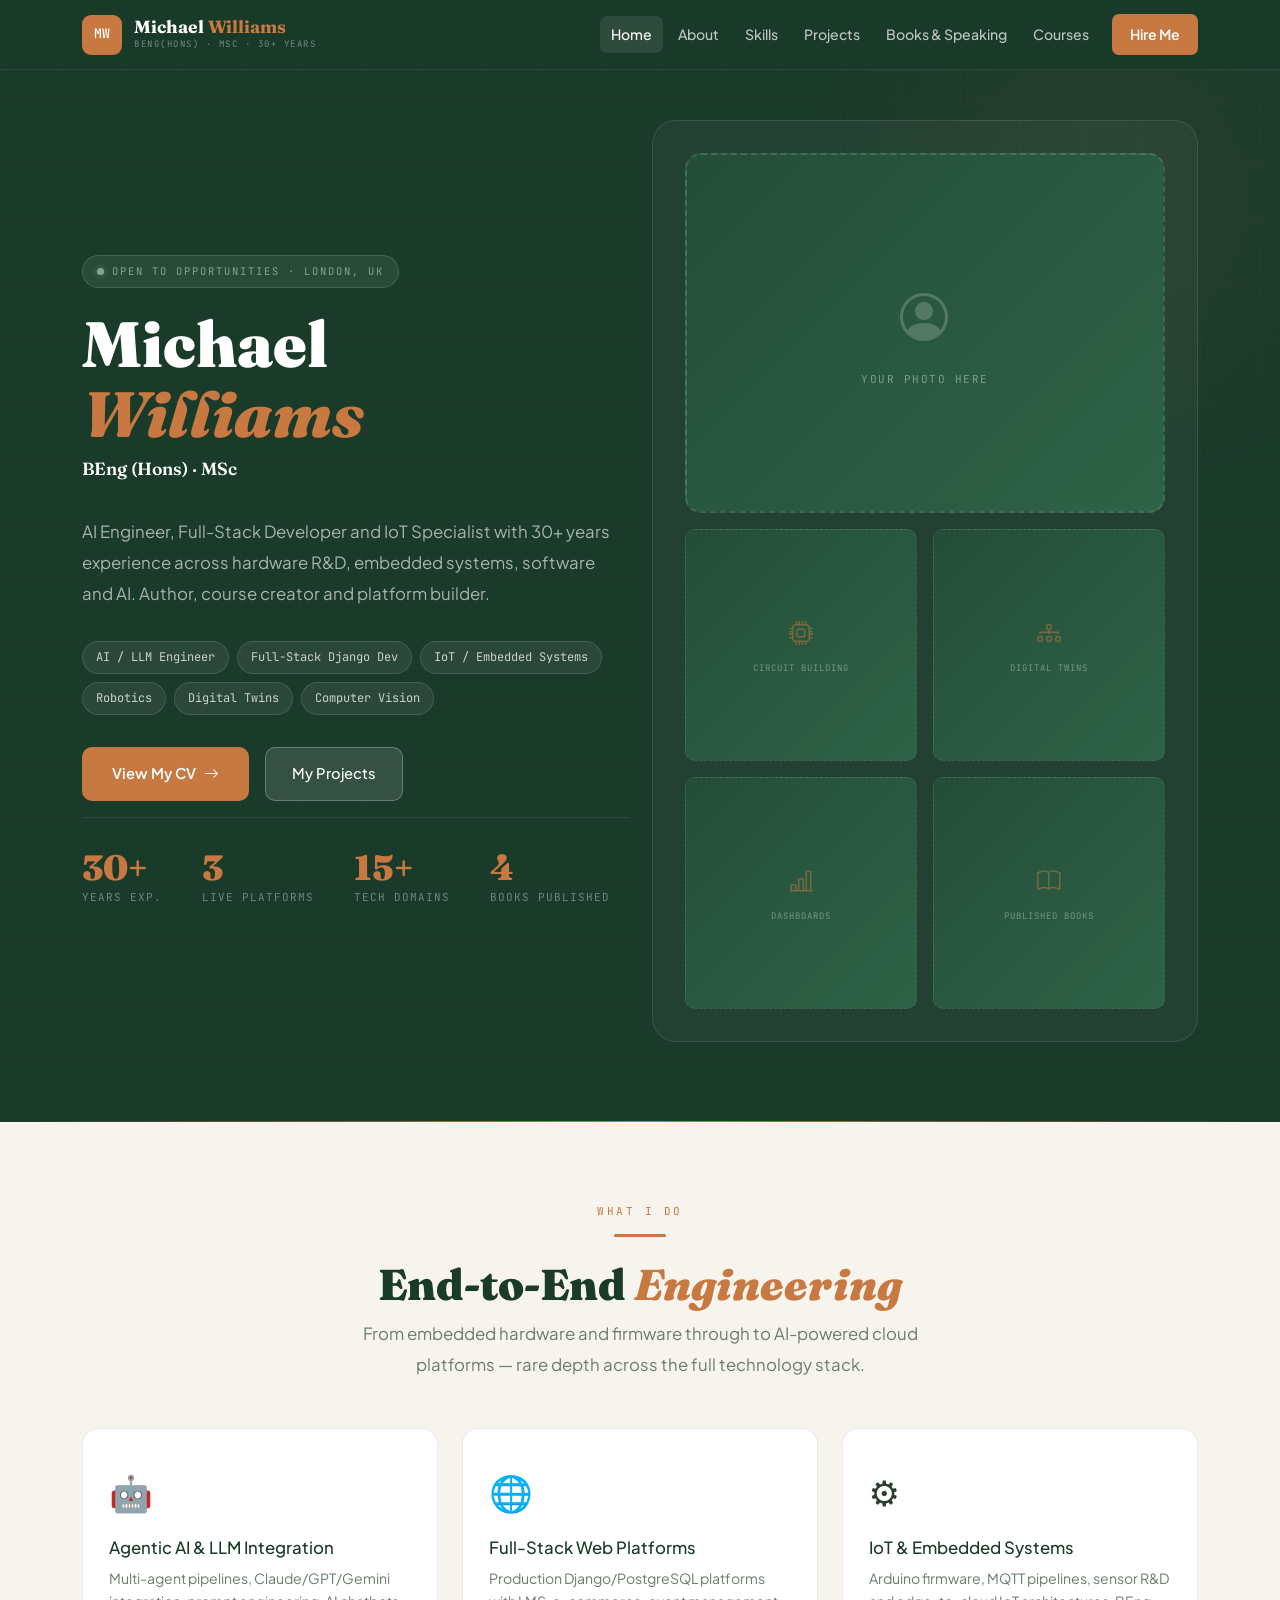
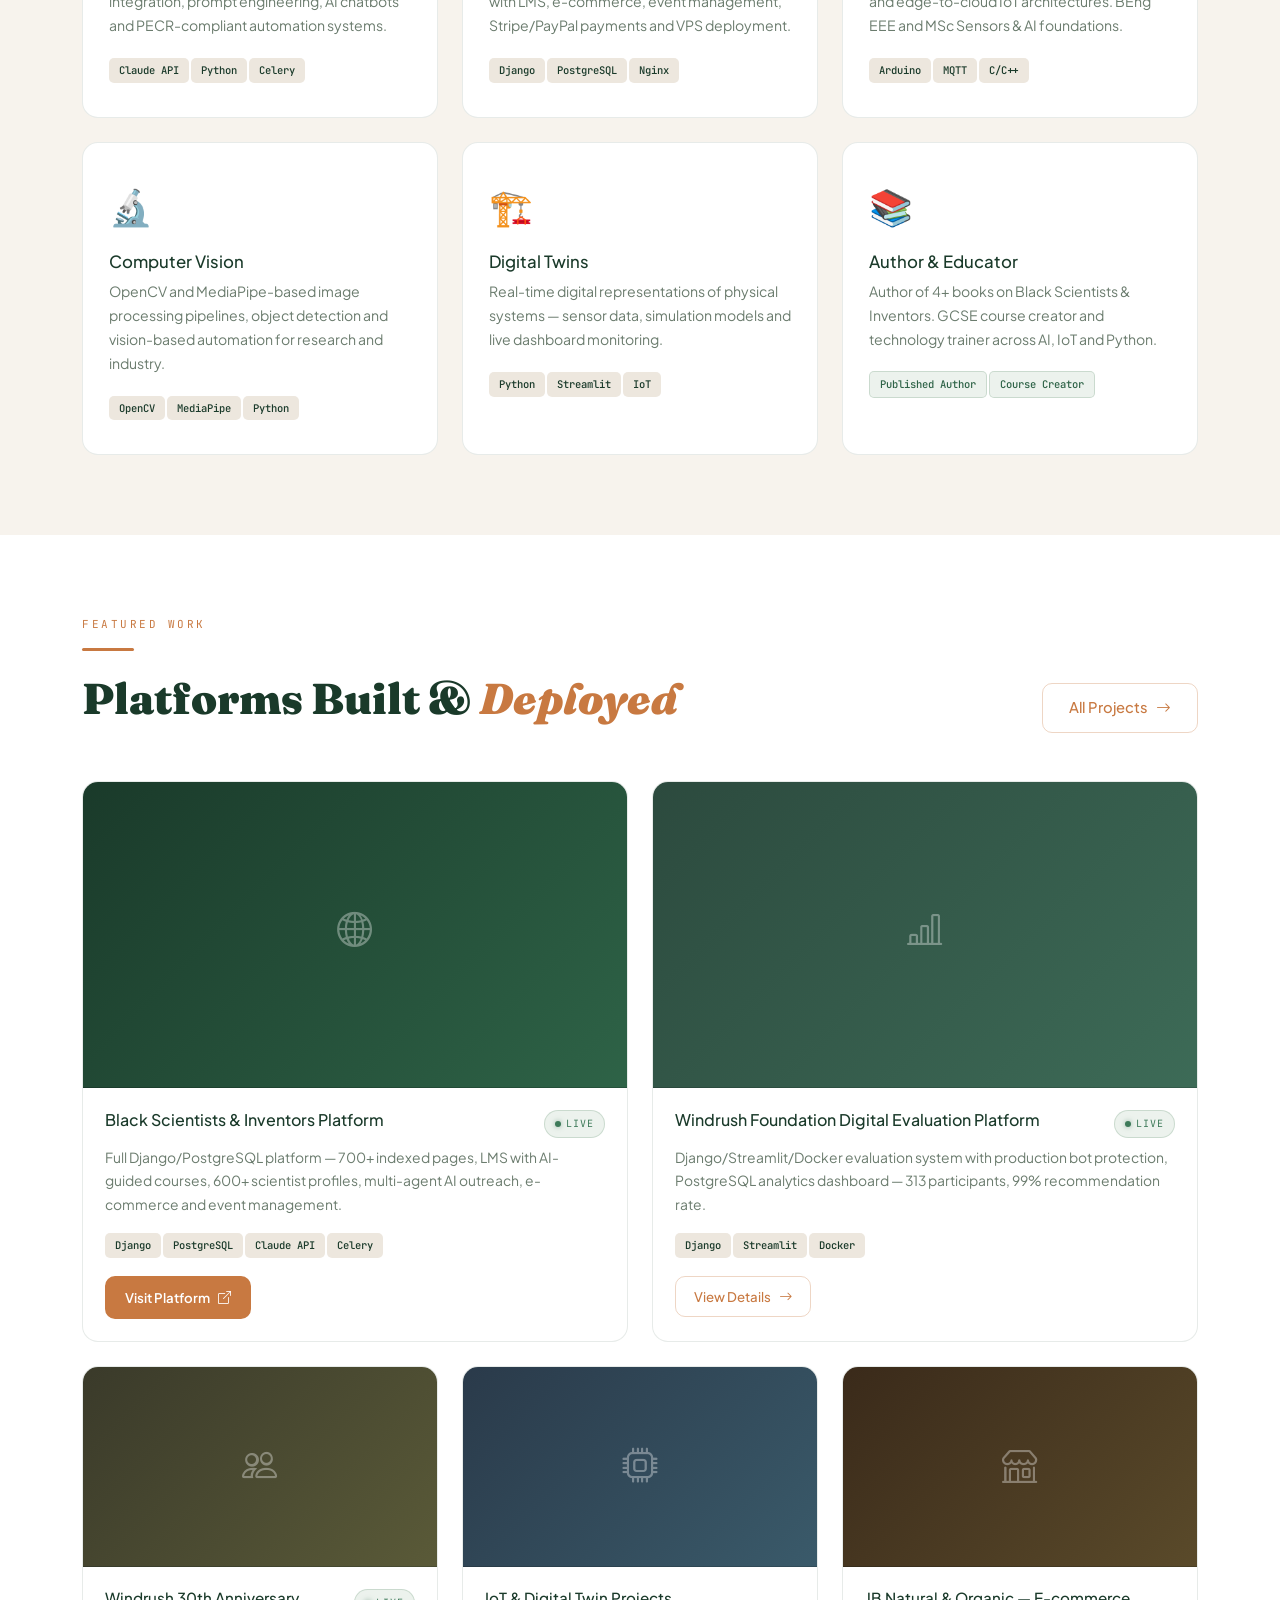
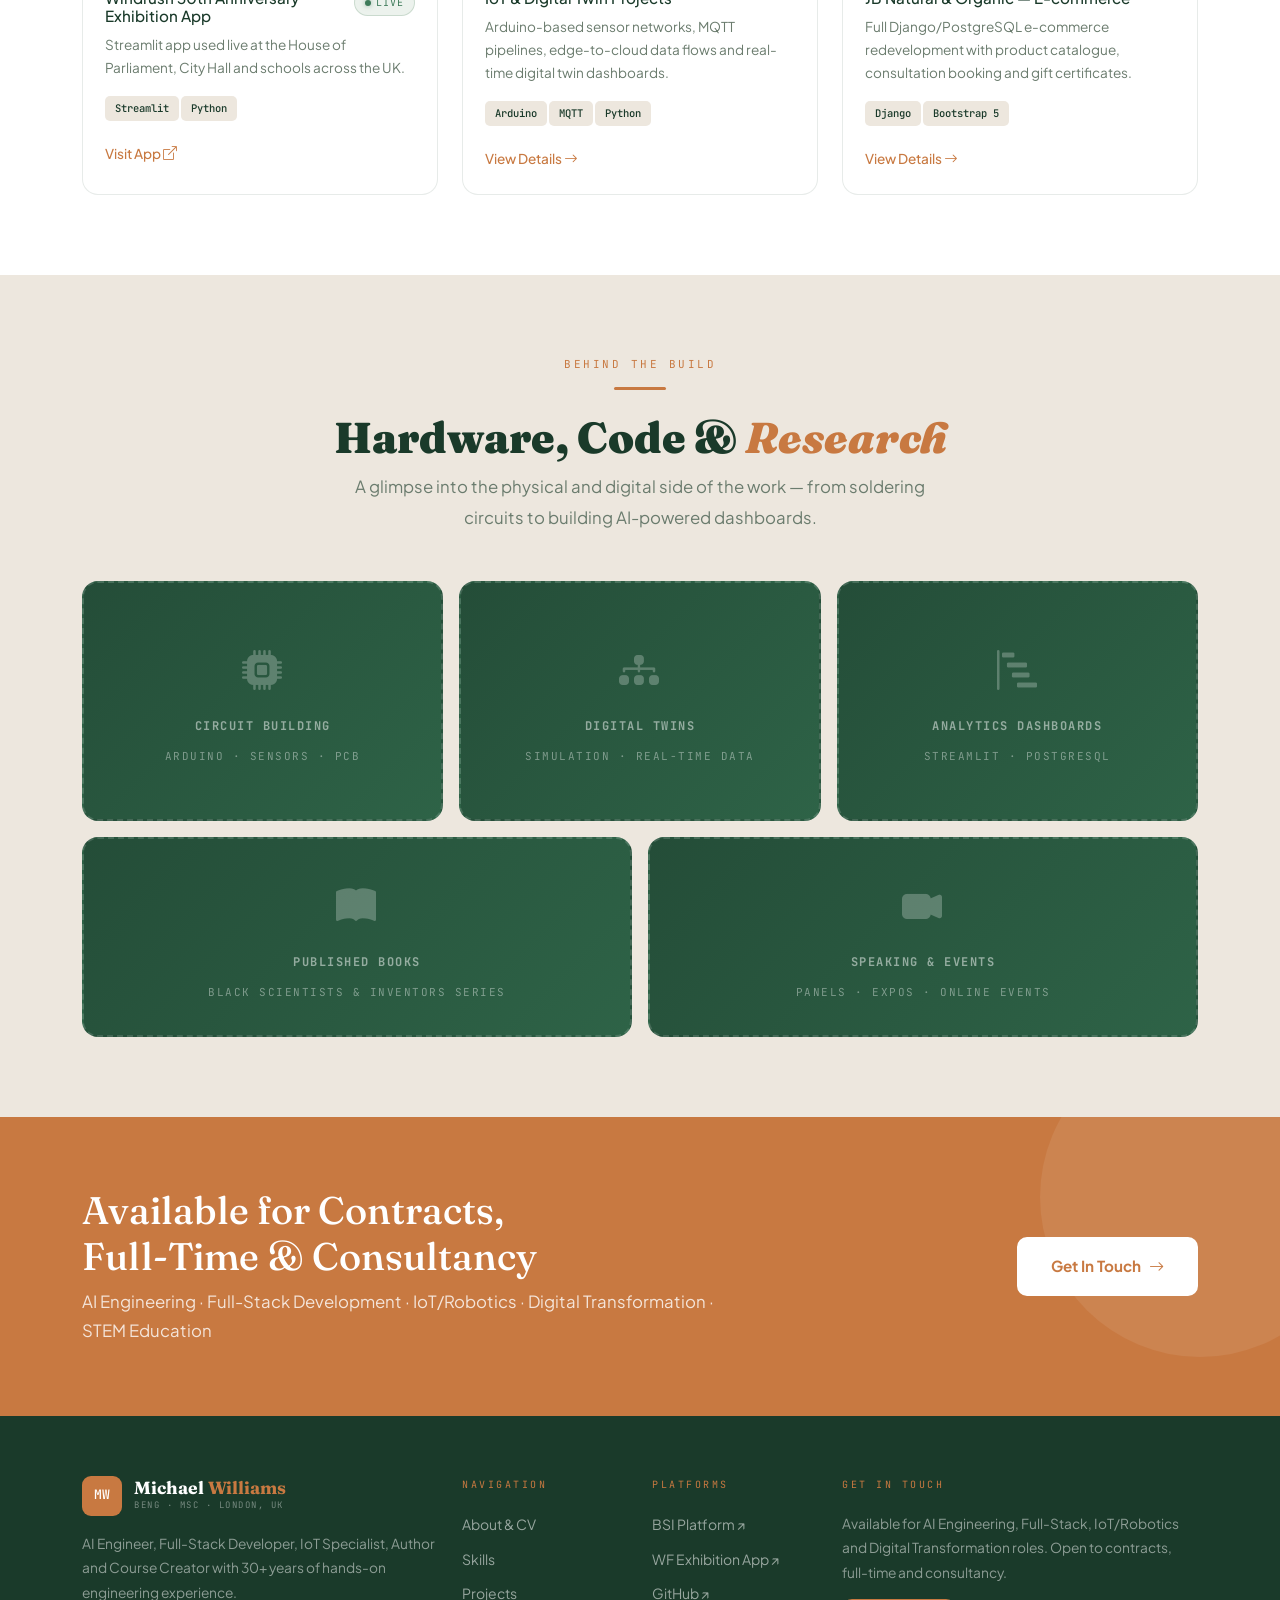
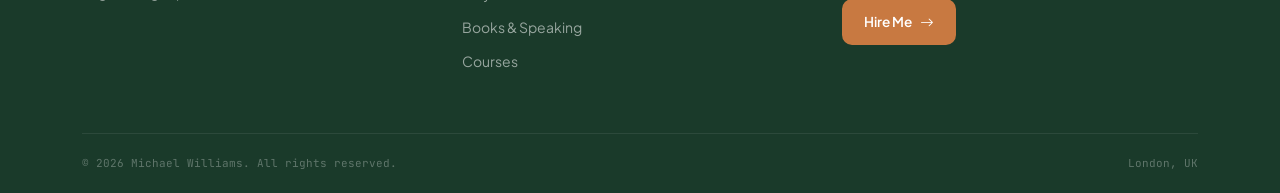
==== index.html @ fec1669c "Initial portfolio — Michael Williams" ====
<!DOCTYPE html>
<html lang="en">
<head>
  <meta charset="UTF-8">
  <meta name="viewport" content="width=device-width, initial-scale=1">
  <title>Michael Williams | AI Engineer · Full-Stack Developer · IoT Specialist</title>
  <meta name="description" content="Michael Williams BEng MSc — AI Engineer, Full-Stack Developer and IoT Specialist with 30+ years experience. Author, course creator and platform builder. London, UK.">
  <link href="https://cdn.jsdelivr.net/npm/bootstrap@5.3.2/dist/css/bootstrap.min.css" rel="stylesheet">
  <link href="https://cdn.jsdelivr.net/npm/bootstrap-icons@1.11.3/font/bootstrap-icons.css" rel="stylesheet">
  <link href="css/style.css" rel="stylesheet">
  <style>
    .hero-home {
      background: var(--green);
      min-height: 100vh;
      display: flex; align-items: center;
      position: relative; overflow: hidden;
      padding: 120px 0 80px;
    }
    .hero-home::before {
      content: '';
      position: absolute; inset: 0;
      background-image:
        repeating-linear-gradient(0deg, rgba(255,255,255,0.015) 0, rgba(255,255,255,0.015) 1px, transparent 1px, transparent 60px),
        repeating-linear-gradient(90deg, rgba(255,255,255,0.015) 0, rgba(255,255,255,0.015) 1px, transparent 1px, transparent 60px);
      pointer-events: none;
    }
    .hero-glow {
      position: absolute; top: -100px; right: -120px;
      width: 600px; height: 600px; border-radius: 50%;
      background: radial-gradient(circle, rgba(200,121,65,0.07) 0%, transparent 70%);
      pointer-events: none;
    }

    .hero-subtitle {
  color: rgba(255,255,255,255);
  font-size: 1.1rem;
  font-weight: 600;
  margin-top: -10px;
    }

    .hero-line { position: absolute; bottom: 0; left: 0; right: 0; height: 1px; background: linear-gradient(90deg, transparent, var(--copper), transparent); }
    .hero-title { font-size: clamp(2.4rem, 5.5vw, 4rem); font-weight: 900; color: #fff; line-height: 1.1; margin-bottom: 1.2rem; }
    .hero-title em { font-style: italic; color: var(--copper); }
    .hero-desc { font-size: 1.05rem; color: rgba(255,255,255,0.62); line-height: 1.85; max-width: 540px; margin-bottom: 2rem; }
    .open-badge {
      display: inline-flex; align-items: center; gap: 8px;
      background: rgba(127,166,137,0.15); border: 1px solid rgba(127,166,137,0.3);
      color: var(--sage); font-family: 'JetBrains Mono', monospace;
      font-size: 10.5px; letter-spacing: 2px; text-transform: uppercase;
      padding: 6px 14px; border-radius: 20px; margin-bottom: 1.3rem;
    }
    .open-dot { width: 7px; height: 7px; border-radius: 50%; background: var(--sage); box-shadow: 0 0 6px rgba(127,166,137,0.6); animation: pulse 2s infinite; }
    @keyframes pulse { 0%,100% { opacity:1; } 50% { opacity:0.4; } }
    .role-pills { display: flex; flex-wrap: wrap; gap: 8px; margin-bottom: 2rem; }
    .role-pill {
      background: rgba(255,255,255,0.07); border: 1px solid rgba(255,255,255,0.12);
      color: rgba(255,255,255,0.75); font-size: 12px;
      font-family: 'JetBrains Mono', monospace;
      padding: 5px 13px; border-radius: 20px;
    }
    .hero-stats-row {
      display: flex; flex-wrap: wrap; gap: 2.5rem;
      padding-top: 2rem; margin-top: 1rem;
      border-top: 1px solid rgba(255,255,255,0.08);
    }
    .h-stat-num { font-family: 'Fraunces', serif; font-size: 2.2rem; font-weight: 900; color: var(--copper); line-height: 1; }
    .h-stat-lbl { font-size: 11px; color: rgba(255,255,255,0.38); font-family: 'JetBrains Mono', monospace; margin-top: 3px; text-transform: uppercase; letter-spacing: 1px; }

    /* Hero image area */
    .hero-photo-wrap {
      background: rgba(255,255,255,0.04);
      border: 1px solid rgba(255,255,255,0.1);
      border-radius: var(--r-xl);
      padding: 2rem;
      display: flex; flex-direction: column; gap: 1rem;
    }
    .hero-photo-main {
      background: linear-gradient(135deg, var(--green-mid) 0%, var(--green-light) 100%);
      border-radius: var(--r-lg);
      aspect-ratio: 4/3;
      display: flex; align-items: center; justify-content: center;
      flex-direction: column; gap: 10px;
      color: rgba(255,255,255,0.4); font-family: 'JetBrains Mono', monospace;
      font-size: 11px; letter-spacing: 1.5px; text-transform: uppercase;
      border: 2px dashed rgba(255,255,255,0.12); overflow: hidden;
    }
    .hero-photo-main i { font-size: 3rem; color: rgba(255,255,255,0.2); }
    .hero-mini-grid { display: grid; grid-template-columns: 1fr 1fr; gap: 1rem; }
    .hero-mini {
      background: linear-gradient(135deg, var(--green-mid), var(--green-light));
      border-radius: var(--r);
      aspect-ratio: 1;
      display: flex; align-items: center; justify-content: center;
      flex-direction: column; gap: 6px;
      color: rgba(255,255,255,0.35); font-family: 'JetBrains Mono', monospace;
      font-size: 9px; letter-spacing: 1px; text-transform: uppercase;
      border: 1.5px dashed rgba(255,255,255,0.1); text-align: center; padding: 0.5rem;
    }
    .hero-mini i { font-size: 1.5rem; color: var(--copper); opacity: 0.5; }

    /* What I do section */
    .domain-card {
      background: var(--white);
      border: 1px solid var(--light-border);
      border-radius: var(--r-lg);
      padding: 2rem 1.6rem;
      transition: all var(--t) var(--ease);
      height: 100%;
    }
    .domain-card:hover { border-color: var(--copper-border); box-shadow: var(--shadow-md); transform: translateY(-4px); }
    .domain-icon { font-size: 2.2rem; margin-bottom: 1rem; display: block; }

    /* Project cards */
    .proj-card {
      background: var(--white);
      border: 1px solid var(--light-border);
      border-radius: var(--r-lg);
      overflow: hidden;
      transition: all var(--t) var(--ease);
      height: 100%;
    }
    .proj-card:hover { transform: translateY(-4px); box-shadow: var(--shadow-lg); border-color: var(--copper-border); }
    .proj-thumb {
      aspect-ratio: 16/9;
      display: flex; align-items: center; justify-content: center;
      flex-direction: column; gap: 8px;
      font-family: 'JetBrains Mono', monospace; font-size: 11px;
      text-transform: uppercase; letter-spacing: 1.5px; color: rgba(255,255,255,0.45);
      border-bottom: 1px solid var(--light-border);
    }
    .proj-thumb i { font-size: 2.2rem; opacity: 0.35; color: #fff; }
    .proj-body { padding: 1.4rem; }

    /* CTA band */
    .cta-band {
      background: var(--copper);
      padding: 70px 0; position: relative; overflow: hidden;
    }
    .cta-band::before {
      content: ''; position: absolute; top: -80px; right: -80px;
      width: 320px; height: 320px; border-radius: 50%;
      background: rgba(255,255,255,0.08);
    }
    .cta-band h2 { color: #fff; font-size: clamp(1.8rem, 3vw, 2.5rem); }
    .cta-band p { color: rgba(255,255,255,0.8); }
    .btn-cta-white {
      display: inline-flex; align-items: center; gap: 8px;
      background: #fff; color: var(--copper);
      font-weight: 700; font-size: 0.95rem;
      padding: 14px 32px; border-radius: var(--r);
      border: 2px solid #fff;
      transition: all var(--t) var(--ease);
      font-family: 'Plus Jakarta Sans', sans-serif;
    }
    .btn-cta-white:hover { background: transparent; color: #fff; transform: translateY(-2px); }
  </style>
</head>
<body>

<!-- ═══ NAVBAR ═══════════════════════════════════════════════ -->
<nav class="navbar navbar-expand-lg fixed-top" id="siteNav">
  <div class="container">
    <a class="navbar-brand" href="index.html">
      <div class="brand-mark">MW</div>
      <div>
        <span class="brand-name">Michael <span>Williams</span></span>
        <span class="brand-sub">BEng(Hons) · MSc · 30+ Years</span>
      </div>
    </a>
    <button class="navbar-toggler" type="button" data-bs-toggle="collapse" data-bs-target="#navMenu" aria-label="Toggle navigation"><span class="navbar-toggler-icon"></span></button>
    <div class="collapse navbar-collapse" id="navMenu">
      <ul class="navbar-nav ms-auto align-items-lg-center gap-lg-1 py-3 py-lg-0">
        <li class="nav-item"><a class="nav-link active" href="index.html">Home</a></li>
        <li class="nav-item"><a class="nav-link" href="about.html">About</a></li>
        <li class="nav-item"><a class="nav-link" href="skills.html">Skills</a></li>
        <li class="nav-item"><a class="nav-link" href="projects.html">Projects</a></li>
        <li class="nav-item"><a class="nav-link" href="speaking.html">Books & Speaking</a></li>
        <li class="nav-item"><a class="nav-link" href="courses.html">Courses</a></li>
        <li class="nav-item ms-lg-2"><a class="nav-link nav-cta" href="contact.html">Hire Me</a></li>
      </ul>
    </div>
  </div>
</nav>

<!-- ═══ HERO ══════════════════════════════════════════════════ -->
<section class="hero-home">
  <div class="hero-glow"></div>
  <div class="hero-line"></div>
  <div class="container position-relative">
    <div class="row align-items-center gy-5">
      <div class="col-lg-6 fade-up">
        <div class="open-badge"><span class="open-dot"></span>Open to Opportunities · London, UK</div>
        <h1 class="hero-title">Michael<br><em>Williams</em></h1>
        <h1 class="hero-subtitle">BEng (Hons) · MSc</h1>
<br>
        <p class="hero-desc">AI Engineer, Full-Stack Developer and IoT Specialist with 30+ years experience across hardware R&D, embedded systems, software and AI. Author, course creator and platform builder.</p>
        <div class="role-pills">
          <span class="role-pill">AI / LLM Engineer</span>
          <span class="role-pill">Full-Stack Django Dev</span>
          <span class="role-pill">IoT / Embedded Systems</span>
          <span class="role-pill">Robotics</span>
          <span class="role-pill">Digital Twins</span>
          <span class="role-pill">Computer Vision</span>
        </div>
        <div class="d-flex flex-wrap gap-3">
          <a href="about.html" class="btn-copper">View My CV <i class="bi bi-arrow-right"></i></a>
          <a href="projects.html" class="btn-white">My Projects</a>
        </div>
        <div class="hero-stats-row">
          <div><div class="h-stat-num" data-count="30" data-suffix="+">0+</div><div class="h-stat-lbl">Years Exp.</div></div>
          <div><div class="h-stat-num" data-count="3">0</div><div class="h-stat-lbl">Live Platforms</div></div>
          <div><div class="h-stat-num" data-count="15" data-suffix="+">0+</div><div class="h-stat-lbl">Tech Domains</div></div>
          <div><div class="h-stat-num" data-count="4">0</div><div class="h-stat-lbl">Books Published</div></div>
        </div>
      </div>
      <div class="col-lg-6 fade-up delay-2">
        <div class="hero-photo-wrap">
          <div class="hero-photo-main">
            <i class="bi bi-person-circle"></i>
            <span>Your photo here</span>
          </div>
          <div class="hero-mini-grid">
            <div class="hero-mini"><i class="bi bi-cpu"></i><span>Circuit Building</span></div>
            <div class="hero-mini"><i class="bi bi-diagram-3"></i><span>Digital Twins</span></div>
            <div class="hero-mini"><i class="bi bi-bar-chart-line"></i><span>Dashboards</span></div>
            <div class="hero-mini"><i class="bi bi-book"></i><span>Published Books</span></div>
          </div>
        </div>
      </div>
    </div>
  </div>
</section>

<!-- ═══ WHAT I DO ═══════════════════════════════════════════════ -->
<section class="sec-cream">
  <div class="container">
    <div class="text-center mb-5 fade-up">
      <div class="label-tag">What I Do</div>
      <div class="copper-rule mx-auto"></div>
      <h2 class="section-heading">End-to-End <em>Engineering</em></h2>
      <p class="lead-text mx-auto mt-2">From embedded hardware and firmware through to AI-powered cloud platforms — rare depth across the full technology stack.</p>
    </div>
    <div class="row g-4">
      <div class="col-md-6 col-lg-4 fade-up">
        <div class="domain-card">
          <span class="domain-icon">🤖</span>
          <h5 style="color:var(--green);font-size:1.05rem;margin-bottom:0.5rem;">Agentic AI & LLM Integration</h5>
          <p style="font-size:0.88rem;color:var(--muted);line-height:1.7;margin-bottom:1rem;">Multi-agent pipelines, Claude/GPT/Gemini integration, prompt engineering, AI chatbots and PECR-compliant automation systems.</p>
          <div><span class="tech-tag">Claude API</span><span class="tech-tag">Python</span><span class="tech-tag">Celery</span></div>
        </div>
      </div>
      <div class="col-md-6 col-lg-4 fade-up delay-1">
        <div class="domain-card">
          <span class="domain-icon">🌐</span>
          <h5 style="color:var(--green);font-size:1.05rem;margin-bottom:0.5rem;">Full-Stack Web Platforms</h5>
          <p style="font-size:0.88rem;color:var(--muted);line-height:1.7;margin-bottom:1rem;">Production Django/PostgreSQL platforms with LMS, e-commerce, event management, Stripe/PayPal payments and VPS deployment.</p>
          <div><span class="tech-tag">Django</span><span class="tech-tag">PostgreSQL</span><span class="tech-tag">Nginx</span></div>
        </div>
      </div>
      <div class="col-md-6 col-lg-4 fade-up delay-2">
        <div class="domain-card">
          <span class="domain-icon">⚙️</span>
          <h5 style="color:var(--green);font-size:1.05rem;margin-bottom:0.5rem;">IoT & Embedded Systems</h5>
          <p style="font-size:0.88rem;color:var(--muted);line-height:1.7;margin-bottom:1rem;">Arduino firmware, MQTT pipelines, sensor R&D and edge-to-cloud IoT architectures. BEng EEE and MSc Sensors & AI foundations.</p>
          <div><span class="tech-tag">Arduino</span><span class="tech-tag">MQTT</span><span class="tech-tag">C/C++</span></div>
        </div>
      </div>
      <div class="col-md-6 col-lg-4 fade-up delay-1">
        <div class="domain-card">
          <span class="domain-icon">🔬</span>
          <h5 style="color:var(--green);font-size:1.05rem;margin-bottom:0.5rem;">Computer Vision</h5>
          <p style="font-size:0.88rem;color:var(--muted);line-height:1.7;margin-bottom:1rem;">OpenCV and MediaPipe-based image processing pipelines, object detection and vision-based automation for research and industry.</p>
          <div><span class="tech-tag">OpenCV</span><span class="tech-tag">MediaPipe</span><span class="tech-tag">Python</span></div>
        </div>
      </div>
      <div class="col-md-6 col-lg-4 fade-up delay-2">
        <div class="domain-card">
          <span class="domain-icon">🏗️</span>
          <h5 style="color:var(--green);font-size:1.05rem;margin-bottom:0.5rem;">Digital Twins</h5>
          <p style="font-size:0.88rem;color:var(--muted);line-height:1.7;margin-bottom:1rem;">Real-time digital representations of physical systems — sensor data, simulation models and live dashboard monitoring.</p>
          <div><span class="tech-tag">Python</span><span class="tech-tag">Streamlit</span><span class="tech-tag">IoT</span></div>
        </div>
      </div>
      <div class="col-md-6 col-lg-4 fade-up delay-3">
        <div class="domain-card">
          <span class="domain-icon">📚</span>
          <h5 style="color:var(--green);font-size:1.05rem;margin-bottom:0.5rem;">Author & Educator</h5>
          <p style="font-size:0.88rem;color:var(--muted);line-height:1.7;margin-bottom:1rem;">Author of 4+ books on Black Scientists & Inventors. GCSE course creator and technology trainer across AI, IoT and Python.</p>
          <div><span class="tag-sage">Published Author</span><span class="tag-sage">Course Creator</span></div>
        </div>
      </div>
    </div>
  </div>
</section>

<!-- ═══ FEATURED PROJECTS ═════════════════════════════════════ -->
<section class="sec-white">
  <div class="container">
    <div class="d-flex align-items-end justify-content-between flex-wrap gap-3 mb-5 fade-up">
      <div>
        <div class="label-tag">Featured Work</div>
        <div class="copper-rule"></div>
        <h2 class="section-heading">Platforms Built &amp; <em>Deployed</em></h2>
      </div>
      <a href="projects.html" class="btn-ghost">All Projects <i class="bi bi-arrow-right"></i></a>
    </div>
    <div class="row g-4">
      <!-- BSI Platform -->
      <div class="col-lg-6 fade-up">
        <div class="proj-card">
          <div class="proj-thumb" style="background:linear-gradient(135deg,var(--green) 0%,var(--green-light) 100%);">
            <i class="bi bi-globe2"></i>
            <span><!-- Replace with screenshot --></span>
          </div>
          <div class="proj-body">
            <div class="d-flex justify-content-between align-items-start gap-2 mb-2">
              <h5 style="color:var(--green);font-size:1rem;margin:0;">Black Scientists &amp; Inventors Platform</h5>
              <span class="badge-live">Live</span>
            </div>
            <p style="font-size:0.87rem;color:var(--muted);line-height:1.7;margin-bottom:0.8rem;">Full Django/PostgreSQL platform — 700+ indexed pages, LMS with AI-guided courses, 600+ scientist profiles, multi-agent AI outreach, e-commerce and event management.</p>
            <div class="mb-3"><span class="tech-tag">Django</span><span class="tech-tag">PostgreSQL</span><span class="tech-tag">Claude API</span><span class="tech-tag">Celery</span></div>
            <a href="https://blackscientistsandinventors.com" target="_blank" rel="noopener" class="btn-copper" style="font-size:0.83rem;padding:8px 18px;">Visit Platform <i class="bi bi-box-arrow-up-right"></i></a>
          </div>
        </div>
      </div>
      <!-- Windrush -->
      <div class="col-lg-6 fade-up delay-1">
        <div class="proj-card">
          <div class="proj-thumb" style="background:linear-gradient(135deg,#2c4a3e 0%,#3d6b57 100%);">
            <i class="bi bi-bar-chart-line"></i>
            <span><!-- Replace with screenshot --></span>
          </div>
          <div class="proj-body">
            <div class="d-flex justify-content-between align-items-start gap-2 mb-2">
              <h5 style="color:var(--green);font-size:1rem;margin:0;">Windrush Foundation Digital Evaluation Platform</h5>
              <span class="badge-live">Live</span>
            </div>
            <p style="font-size:0.87rem;color:var(--muted);line-height:1.7;margin-bottom:0.8rem;">Django/Streamlit/Docker evaluation system with production bot protection, PostgreSQL analytics dashboard — 313 participants, 99% recommendation rate.</p>
            <div class="mb-3"><span class="tech-tag">Django</span><span class="tech-tag">Streamlit</span><span class="tech-tag">Docker</span></div>
            <a href="projects.html" class="btn-ghost" style="font-size:0.83rem;padding:8px 18px;">View Details <i class="bi bi-arrow-right"></i></a>
          </div>
        </div>
      </div>
      <!-- Exhibition App -->
      <div class="col-lg-4 fade-up">
        <div class="proj-card">
          <div class="proj-thumb" style="background:linear-gradient(135deg,#3a3a2a 0%,#5a5a38 100%);">
            <i class="bi bi-people"></i>
          </div>
          <div class="proj-body">
            <div class="d-flex justify-content-between align-items-start gap-2 mb-2">
              <h5 style="color:var(--green);font-size:0.95rem;margin:0;">Windrush 30th Anniversary Exhibition App</h5>
              <span class="badge-live">Live</span>
            </div>
            <p style="font-size:0.85rem;color:var(--muted);line-height:1.7;margin-bottom:0.8rem;">Streamlit app used live at the House of Parliament, City Hall and schools across the UK.</p>
            <div class="mb-3"><span class="tech-tag">Streamlit</span><span class="tech-tag">Python</span></div>
            <a href="https://wfincolour.streamlit.app/" target="_blank" rel="noopener" style="color:var(--copper);font-size:0.85rem;font-weight:500;">Visit App <i class="bi bi-box-arrow-up-right"></i></a>
          </div>
        </div>
      </div>
      <!-- IoT / Digital Twin placeholder -->
      <div class="col-lg-4 fade-up delay-1">
        <div class="proj-card">
          <div class="proj-thumb" style="background:linear-gradient(135deg,#2a3a4a 0%,#3a5a6a 100%);">
            <i class="bi bi-cpu"></i>
          </div>
          <div class="proj-body">
            <h5 style="color:var(--green);font-size:0.95rem;margin-bottom:0.5rem;">IoT & Digital Twin Projects</h5>
            <p style="font-size:0.85rem;color:var(--muted);line-height:1.7;margin-bottom:0.8rem;">Arduino-based sensor networks, MQTT pipelines, edge-to-cloud data flows and real-time digital twin dashboards.</p>
            <div class="mb-3"><span class="tech-tag">Arduino</span><span class="tech-tag">MQTT</span><span class="tech-tag">Python</span></div>
            <a href="projects.html" style="color:var(--copper);font-size:0.85rem;font-weight:500;">View Details <i class="bi bi-arrow-right"></i></a>
          </div>
        </div>
      </div>
      <!-- JB Natural -->
      <div class="col-lg-4 fade-up delay-2">
        <div class="proj-card">
          <div class="proj-thumb" style="background:linear-gradient(135deg,#3a2a1a 0%,#5a4a2a 100%);">
            <i class="bi bi-shop"></i>
          </div>
          <div class="proj-body">
            <h5 style="color:var(--green);font-size:0.95rem;margin-bottom:0.5rem;">JB Natural &amp; Organic — E-commerce</h5>
            <p style="font-size:0.85rem;color:var(--muted);line-height:1.7;margin-bottom:0.8rem;">Full Django/PostgreSQL e-commerce redevelopment with product catalogue, consultation booking and gift certificates.</p>
            <div class="mb-3"><span class="tech-tag">Django</span><span class="tech-tag">Bootstrap 5</span></div>
            <a href="projects.html" style="color:var(--copper);font-size:0.85rem;font-weight:500;">View Details <i class="bi bi-arrow-right"></i></a>
          </div>
        </div>
      </div>
    </div>
  </div>
</section>

<!-- ═══ GALLERY / WORK IN PROGRESS ═══════════════════════════ -->
<section class="sec-off">
  <div class="container">
    <div class="text-center mb-5 fade-up">
      <div class="label-tag">Behind the Build</div>
      <div class="copper-rule mx-auto"></div>
      <h2 class="section-heading">Hardware, Code &amp; <em>Research</em></h2>
      <p class="lead-text mx-auto mt-2">A glimpse into the physical and digital side of the work — from soldering circuits to building AI-powered dashboards.</p>
    </div>
    <div class="row g-3">
      <div class="col-md-6 col-lg-4 fade-up">
        <div class="img-placeholder" style="min-height:240px;">
          <i class="bi bi-cpu-fill"></i>
          <strong style="color:rgba(255,255,255,0.5);font-size:12px;">Circuit Building</strong>
          <span>Arduino · Sensors · PCB</span>
        </div>
      </div>
      <div class="col-md-6 col-lg-4 fade-up delay-1">
        <div class="img-placeholder" style="min-height:240px;">
          <i class="bi bi-diagram-3-fill"></i>
          <strong style="color:rgba(255,255,255,0.5);font-size:12px;">Digital Twins</strong>
          <span>Simulation · Real-time Data</span>
        </div>
      </div>
      <div class="col-md-6 col-lg-4 fade-up delay-2">
        <div class="img-placeholder" style="min-height:240px;">
          <i class="bi bi-bar-chart-steps"></i>
          <strong style="color:rgba(255,255,255,0.5);font-size:12px;">Analytics Dashboards</strong>
          <span>Streamlit · PostgreSQL</span>
        </div>
      </div>
      <div class="col-md-6 col-lg-6 fade-up delay-1">
        <div class="img-placeholder" style="min-height:200px;">
          <i class="bi bi-book-fill"></i>
          <strong style="color:rgba(255,255,255,0.5);font-size:12px;">Published Books</strong>
          <span>Black Scientists & Inventors Series</span>
        </div>
      </div>
      <div class="col-md-6 col-lg-6 fade-up delay-2">
        <div class="img-placeholder" style="min-height:200px;">
          <i class="bi bi-camera-video-fill"></i>
          <strong style="color:rgba(255,255,255,0.5);font-size:12px;">Speaking & Events</strong>
          <span>Panels · Expos · Online Events</span>
        </div>
      </div>
    </div>
  </div>
</section>

<!-- ═══ CTA ════════════════════════════════════════════════════ -->
<section class="cta-band">
  <div class="container position-relative">
    <div class="row align-items-center gy-4">
      <div class="col-lg-7">
        <h2>Available for Contracts,<br>Full-Time &amp; Consultancy</h2>
        <p class="mt-2 mb-0" style="font-size:1.05rem;">AI Engineering · Full-Stack Development · IoT/Robotics · Digital Transformation · STEM Education</p>
      </div>
      <div class="col-lg-5 text-lg-end">
        <a href="contact.html" class="btn-cta-white">Get In Touch <i class="bi bi-arrow-right"></i></a>
      </div>
    </div>
  </div>
</section>

<!-- ═══ FOOTER ════════════════════════════════════════════════ -->
<footer>
  <div class="container">
    <div class="row g-4">
      <div class="col-lg-4 col-md-6">
        <div style="display:flex;align-items:center;gap:12px;margin-bottom:1rem;">
          <div class="brand-mark">MW</div>
          <div>
            <span class="brand-name">Michael <span>Williams</span></span>
            <span class="brand-sub">BEng · MSc · London, UK</span>
          </div>
        </div>
        <p style="font-size:0.86rem;line-height:1.8;color:rgba(255,255,255,0.5);">AI Engineer, Full-Stack Developer, IoT Specialist, Author and Course Creator with 30+ years of hands-on engineering experience.</p>
      </div>
      <div class="col-lg-2 col-md-3 col-6">
        <div class="footer-heading">Navigation</div>
        <a href="about.html">About & CV</a>
        <a href="skills.html">Skills</a>
        <a href="projects.html">Projects</a>
        <a href="speaking.html">Books & Speaking</a>
        <a href="courses.html">Courses</a>
      </div>
      <div class="col-lg-2 col-md-3 col-6">
        <div class="footer-heading">Platforms</div>
        <a href="https://blackscientistsandinventors.com" target="_blank" rel="noopener">BSI Platform ↗</a>
        <a href="https://wfincolour.streamlit.app/" target="_blank" rel="noopener">WF Exhibition App ↗</a>
        <a href="https://github.com/mikeconel" target="_blank" rel="noopener">GitHub ↗</a>
      </div>
      <div class="col-lg-4 col-md-6">
        <div class="footer-heading">Get In Touch</div>
        <p style="font-size:0.86rem;line-height:1.75;margin-bottom:0.9rem;color:rgba(255,255,255,0.5);">Available for AI Engineering, Full-Stack, IoT/Robotics and Digital Transformation roles. Open to contracts, full-time and consultancy.</p>
        <a href="contact.html" class="btn-copper" style="font-size:0.85rem;padding:9px 20px;">Hire Me <i class="bi bi-arrow-right"></i></a>
      </div>
    </div>
    <div class="footer-bottom">
      <span>© 2026 Michael Williams. All rights reserved.</span>
      <span style="font-family:'JetBrains Mono',monospace;">London, UK</span>
    </div>
  </div>
</footer>

<script src="https://cdn.jsdelivr.net/npm/bootstrap@5.3.2/dist/js/bootstrap.bundle.min.js"></script>
<script src="js/main.js"></script>
</body>
</html>
---- css/style.css ----
/* ============================================================
   MICHAEL WILLIAMS — Personal Portfolio
   Scheme: Forest Green · Warm Cream · Copper
   Fonts:  Fraunces (headings) · Plus Jakarta Sans (body) · JetBrains Mono (code)
   ============================================================ */

@import url('https://fonts.googleapis.com/css2?family=Fraunces:ital,opsz,wght@0,9..144,300;0,9..144,700;0,9..144,900;1,9..144,400;1,9..144,700&family=Plus+Jakarta+Sans:wght@300;400;500;600;700&family=JetBrains+Mono:wght@400;500&display=swap');

/* ── Variables ───────────────────────────────────────────── */
:root {
  --green:        #1a3a2a;
  --green-mid:    #244d38;
  --green-light:  #2e6347;
  --green-pale:   #3d7a59;
  --copper:       #c87941;
  --copper-lt:    #d9935f;
  --copper-pale:  #fdf4ec;
  --copper-dim:   rgba(200,121,65,0.13);
  --copper-border:rgba(200,121,65,0.3);
  --cream:        #f7f3ed;
  --cream-dark:   #ede7de;
  --white:        #ffffff;
  --body-text:    #2c3e30;
  --muted:        #6b7c6e;
  --light-border: rgba(26,58,42,0.1);
  --sage:         #7fa689;
  --sage-pale:    #e8f0ea;
  --shadow-sm:    0 2px 10px rgba(26,58,42,0.07);
  --shadow-md:    0 8px 28px rgba(26,58,42,0.11);
  --shadow-lg:    0 20px 56px rgba(26,58,42,0.15);
  --r:            10px;
  --r-lg:         16px;
  --r-xl:         24px;
  --ease:         cubic-bezier(0.4,0,0.2,1);
  --t:            0.26s;
}

/* ── Reset & Base ────────────────────────────────────────── */
*, *::before, *::after { box-sizing: border-box; margin: 0; padding: 0; }
html { scroll-behavior: smooth; font-size: 16px; }
body {
  font-family: 'Plus Jakarta Sans', system-ui, sans-serif;
  color: var(--body-text);
  background: var(--cream);
  overflow-x: hidden;
  line-height: 1.75;
}
h1,h2,h3,h4 { font-family: 'Fraunces', Georgia, serif; color: var(--green); line-height: 1.2; }
a { color: var(--copper); text-decoration: none; transition: color var(--t) var(--ease); }
a:hover { color: var(--copper-lt); }
img { max-width: 100%; }
ul { list-style: none; padding: 0; margin: 0; }

/* ── Typography helpers ──────────────────────────────────── */
.label-tag {
  font-family: 'JetBrains Mono', monospace;
  font-size: 11px;
  letter-spacing: 2.5px;
  text-transform: uppercase;
  color: var(--copper);
}
.section-heading {
  font-size: clamp(1.9rem, 3.5vw, 2.7rem);
  font-weight: 900;
  color: var(--green);
}
.section-heading em { font-style: italic; color: var(--copper); }
.lead-text {
  font-size: 1.05rem;
  color: var(--muted);
  max-width: 580px;
  line-height: 1.8;
}
.copper-rule { width: 52px; height: 3px; background: var(--copper); border-radius: 2px; margin: 0.8rem 0 1.4rem; }

/* ── Buttons ─────────────────────────────────────────────── */
.btn-copper {
  display: inline-flex; align-items: center; gap: 8px;
  background: var(--copper); color: var(--white);
  font-weight: 600; font-size: 0.92rem;
  padding: 12px 28px; border-radius: var(--r);
  border: 2px solid var(--copper);
  transition: all var(--t) var(--ease); cursor: pointer;
  font-family: 'Plus Jakarta Sans', sans-serif;
}
.btn-copper:hover {
  background: var(--copper-lt); border-color: var(--copper-lt);
  color: var(--white); transform: translateY(-2px);
  box-shadow: 0 8px 22px rgba(200,121,65,0.3);
}
.btn-ghost {
  display: inline-flex; align-items: center; gap: 8px;
  background: transparent; color: var(--copper);
  font-weight: 500; font-size: 0.92rem;
  padding: 11px 26px; border-radius: var(--r);
  border: 1.5px solid var(--copper-border);
  transition: all var(--t) var(--ease); cursor: pointer;
  font-family: 'Plus Jakarta Sans', sans-serif;
}
.btn-ghost:hover {
  background: var(--copper-dim); border-color: var(--copper);
  color: var(--copper); transform: translateY(-2px);
}
.btn-white {
  display: inline-flex; align-items: center; gap: 8px;
  background: rgba(255,255,255,0.12); color: #fff;
  font-weight: 500; font-size: 0.92rem;
  padding: 11px 26px; border-radius: var(--r);
  border: 1.5px solid rgba(255,255,255,0.25);
  transition: all var(--t) var(--ease); cursor: pointer;
  font-family: 'Plus Jakarta Sans', sans-serif;
}
.btn-white:hover {
  background: rgba(255,255,255,0.2); color: #fff; transform: translateY(-2px);
}

/* ── Navbar ──────────────────────────────────────────────── */
#siteNav {
  background: rgba(26,58,42,0.96);
  backdrop-filter: blur(12px);
  border-bottom: 1px solid rgba(255,255,255,0.08);
  padding: 0.6rem 0;
  transition: all var(--t) var(--ease);
}
#siteNav.scrolled {
  background: rgba(26,58,42,0.99);
  box-shadow: 0 4px 20px rgba(0,0,0,0.2);
}
.navbar-brand { display: flex; align-items: center; gap: 12px; }
.brand-mark {
  background: var(--copper);
  color: var(--white);
  font-family: 'JetBrains Mono', monospace;
  font-size: 13px; font-weight: 500;
  width: 40px; height: 40px;
  border-radius: 9px;
  display: flex; align-items: center; justify-content: center;
}
.brand-name {
  font-family: 'Fraunces', serif;
  font-size: 1.1rem; font-weight: 700;
  color: #fff; display: block; line-height: 1.2;
}
.brand-name span { color: var(--copper); }
.brand-sub {
  font-family: 'JetBrains Mono', monospace;
  font-size: 9px; color: rgba(255,255,255,0.4);
  letter-spacing: 1.5px; text-transform: uppercase; display: block;
}
.nav-link {
  color: rgba(255,255,255,0.72) !important;
  font-size: 0.88rem; font-weight: 500;
  padding: 6px 11px !important;
  border-radius: 7px;
  transition: all var(--t) var(--ease);
}
.nav-link:hover, .nav-link.active {
  color: #fff !important;
  background: rgba(255,255,255,0.09);
}
.nav-cta {
  background: var(--copper) !important;
  color: var(--white) !important;
  font-weight: 600 !important;
  padding: 8px 18px !important;
  border-radius: 7px;
}
.nav-cta:hover { background: var(--copper-lt) !important; color: var(--white) !important; }
.navbar-toggler { border-color: rgba(255,255,255,0.3); }
.navbar-toggler-icon { filter: invert(1); }

/* ── Page Hero (inner pages) ─────────────────────────────── */
.page-hero {
  background: var(--green);
  padding: 130px 0 70px;
  position: relative;
  overflow: hidden;
}
.page-hero::before {
  content: '';
  position: absolute; inset: 0;
  background-image:
    repeating-linear-gradient(0deg, rgba(255,255,255,0.015) 0, rgba(255,255,255,0.015) 1px, transparent 1px, transparent 60px),
    repeating-linear-gradient(90deg, rgba(255,255,255,0.015) 0, rgba(255,255,255,0.015) 1px, transparent 1px, transparent 60px);
  pointer-events: none;
}
.page-hero .hero-badge {
  display: inline-block;
  background: rgba(200,121,65,0.18);
  border: 1px solid var(--copper-border);
  color: var(--copper-lt);
  font-family: 'JetBrains Mono', monospace;
  font-size: 10px; letter-spacing: 2.5px; text-transform: uppercase;
  padding: 5px 14px; border-radius: 20px; margin-bottom: 1.2rem;
}
.page-hero h1 {
  font-size: clamp(2.2rem, 4.5vw, 3.2rem);
  font-weight: 900; color: #fff; margin-bottom: 1rem;
}
.page-hero h1 em { font-style: italic; color: var(--copper); }
.page-hero .lead {
  color: rgba(255,255,255,0.62); font-size: 1.1rem; max-width: 620px; line-height: 1.85;
}

/* ── Sections ─────────────────────────────────────────────── */
.sec-cream   { background: var(--cream);      padding: 80px 0; }
.sec-white   { background: var(--white);      padding: 80px 0; }
.sec-off     { background: var(--cream-dark); padding: 80px 0; }
.sec-green   { background: var(--green);      padding: 80px 0; }
.sec-sage    { background: var(--sage-pale);  padding: 80px 0; }

/* ── Cards ───────────────────────────────────────────────── */
.card-mw {
  background: var(--white);
  border: 1px solid var(--light-border);
  border-radius: var(--r-lg);
  padding: 1.8rem;
  transition: all var(--t) var(--ease);
  height: 100%;
}
.card-mw:hover {
  border-color: var(--copper-border);
  box-shadow: var(--shadow-md);
  transform: translateY(-3px);
}
.card-icon-wrap {
  width: 46px; height: 46px;
  border-radius: 10px;
  display: flex; align-items: center; justify-content: center;
  margin-bottom: 1rem;
  background: var(--sage-pale);
}

/* ── Tech Tags ───────────────────────────────────────────── */
.tech-tag {
  display: inline-block;
  background: var(--cream-dark);
  color: var(--green);
  font-family: 'JetBrains Mono', monospace;
  font-size: 10.5px; font-weight: 500;
  padding: 3px 10px; border-radius: 5px;
  margin: 2px 2px 2px 0;
}
.tag-sage {
  display: inline-block;
  background: rgba(127,166,137,0.15);
  color: var(--green-light);
  border: 1px solid rgba(127,166,137,0.3);
  font-family: 'JetBrains Mono', monospace;
  font-size: 10.5px; font-weight: 500;
  padding: 3px 10px; border-radius: 5px;
  margin: 2px 2px 2px 0;
}

/* ── Highlight Strip ─────────────────────────────────────── */
.highlight-strip {
  background: var(--copper-pale);
  border-left: 3px solid var(--copper);
  border-radius: 0 var(--r) var(--r) 0;
  padding: 10px 16px;
  font-size: 0.875rem;
  color: var(--body-text);
  margin-top: 1rem;
}

/* ── Image Placeholder ───────────────────────────────────── */
.img-placeholder {
  background: linear-gradient(135deg, var(--green-mid) 0%, var(--green-light) 100%);
  border-radius: var(--r-lg);
  display: flex; flex-direction: column;
  align-items: center; justify-content: center;
  color: rgba(255,255,255,0.5);
  font-family: 'JetBrains Mono', monospace;
  font-size: 11px; letter-spacing: 1.5px; text-transform: uppercase;
  text-align: center; gap: 10px;
  padding: 2rem;
  border: 2px dashed rgba(255,255,255,0.15);
  min-height: 220px;
}
.img-placeholder i { font-size: 2.5rem; color: rgba(255,255,255,0.25); }
.img-placeholder span { color: rgba(255,255,255,0.4); }

/* ── Badge Live ──────────────────────────────────────────── */
.badge-live {
  display: inline-flex; align-items: center; gap: 5px;
  background: rgba(127,166,137,0.15);
  border: 1px solid rgba(127,166,137,0.3);
  color: #3d7a59;
  font-family: 'JetBrains Mono', monospace;
  font-size: 10px; letter-spacing: 1px; text-transform: uppercase;
  padding: 4px 10px; border-radius: 20px;
}
.badge-live::before {
  content: ''; width: 6px; height: 6px; border-radius: 50%;
  background: #3d7a59; box-shadow: 0 0 5px rgba(61,122,89,0.5);
}

/* ── Timeline ────────────────────────────────────────────── */
.timeline-wrap { position: relative; padding-left: 32px; }
.timeline-wrap::before {
  content: ''; position: absolute; left: 10px; top: 0; bottom: 0;
  width: 1px; background: var(--light-border);
}
.tl-item { position: relative; margin-bottom: 2.2rem; }
.tl-dot {
  position: absolute; left: -32px; top: 4px;
  width: 22px; height: 22px; border-radius: 50%;
  background: var(--cream); border: 2px solid var(--copper);
  display: flex; align-items: center; justify-content: center;
  font-size: 10px;
}
.tl-date {
  font-family: 'JetBrains Mono', monospace;
  font-size: 11px; color: var(--copper); letter-spacing: 1px;
  text-transform: uppercase; margin-bottom: 6px;
}
.tl-card {
  background: var(--white); border: 1px solid var(--light-border);
  border-radius: var(--r-lg); padding: 1.2rem 1.4rem;
}
.tl-card:hover { border-color: var(--copper-border); }

/* ── Filter Buttons ──────────────────────────────────────── */
.filter-btn {
  background: var(--white); border: 1.5px solid var(--light-border);
  color: var(--muted); font-size: 0.84rem; font-weight: 500;
  padding: 7px 18px; border-radius: 20px; cursor: pointer;
  transition: all var(--t) var(--ease);
  font-family: 'Plus Jakarta Sans', sans-serif;
}
.filter-btn:hover { border-color: var(--copper); color: var(--copper); }
.filter-btn.active {
  background: var(--green); border-color: var(--green);
  color: #fff;
}

/* ── Stat Numbers ────────────────────────────────────────── */
.stat-num {
  font-family: 'Fraunces', serif;
  font-size: 2.8rem; font-weight: 900;
  color: var(--copper); line-height: 1;
}
.stat-lbl {
  font-size: 11px; color: var(--muted);
  font-family: 'JetBrains Mono', monospace;
  margin-top: 4px; text-transform: uppercase; letter-spacing: 1px;
}

/* ── Footer ──────────────────────────────────────────────── */
footer {
  background: var(--green);
  color: rgba(255,255,255,0.6);
  padding: 60px 0 0;
  font-size: 0.88rem;
}
.footer-heading {
  font-family: 'JetBrains Mono', monospace;
  font-size: 10px; letter-spacing: 2.5px; text-transform: uppercase;
  color: var(--copper); margin-bottom: 1.2rem;
}
footer a {
  display: block; color: rgba(255,255,255,0.55);
  font-size: 0.875rem; margin-bottom: 0.6rem;
  transition: color var(--t) var(--ease);
}
footer a:hover { color: var(--copper-lt); }
.footer-bottom {
  border-top: 1px solid rgba(255,255,255,0.08);
  padding: 20px 0; margin-top: 50px;
  display: flex; justify-content: space-between; flex-wrap: wrap; gap: 8px;
  font-family: 'JetBrains Mono', monospace; font-size: 11px;
  color: rgba(255,255,255,0.3);
}

/* ── Animations ──────────────────────────────────────────── */
.fade-up { opacity: 0; transform: translateY(28px); transition: opacity 0.65s var(--ease), transform 0.65s var(--ease); }
.fade-up.visible { opacity: 1; transform: none; }
.delay-1 { transition-delay: 0.1s; }
.delay-2 { transition-delay: 0.2s; }
.delay-3 { transition-delay: 0.3s; }
.delay-4 { transition-delay: 0.4s; }

/* ── Skills page progress bars ───────────────────────────── */
.skill-bar-wrap { margin-bottom: 0.9rem; }
.skill-bar-label { display: flex; justify-content: space-between; font-size: 0.85rem; margin-bottom: 5px; color: var(--body-text); }
.skill-bar-label span { color: var(--muted); font-family: 'JetBrains Mono', monospace; font-size: 11px; }
.skill-bar-track { height: 6px; background: var(--cream-dark); border-radius: 3px; overflow: hidden; }
.skill-bar-fill { height: 100%; background: linear-gradient(90deg, var(--green), var(--copper)); border-radius: 3px; width: 0; transition: width 1.2s var(--ease); }

/* ── Book card ───────────────────────────────────────────── */
.book-card {
  background: var(--white);
  border: 1px solid var(--light-border);
  border-radius: var(--r-lg);
  overflow: hidden;
  transition: all var(--t) var(--ease);
  height: 100%;
}
.book-card:hover { transform: translateY(-4px); box-shadow: var(--shadow-md); border-color: var(--copper-border); }
.book-cover {
  aspect-ratio: 3/4;
  display: flex; align-items: center; justify-content: center;
  font-size: 2rem; position: relative; overflow: hidden;
}
.book-info { padding: 1.2rem; }

/* ── Course card ─────────────────────────────────────────── */
.course-band { background: var(--green); padding: 1rem 1.3rem; border-radius: var(--r) var(--r) 0 0; }
.module-item {
  display: flex; align-items: flex-start; gap: 10px;
  padding: 8px 0; border-bottom: 1px solid var(--light-border);
  font-size: 0.88rem; color: var(--muted);
}
.module-item:last-child { border-bottom: none; }
.module-num { font-family: 'JetBrains Mono', monospace; font-size: 10px; color: var(--copper); width: 24px; flex-shrink: 0; padding-top: 3px; }

/* ── Responsive ──────────────────────────────────────────── */
@media (max-width: 991px) {
  #navMenu { background: rgba(26,58,42,0.98); border-radius: 0 0 12px 12px; padding: 0.5rem 0; }
  .sec-cream, .sec-white, .sec-off, .sec-green, .sec-sage { padding: 60px 0; }
}
@media (max-width: 576px) {
  .page-hero { padding: 110px 0 50px; }
}
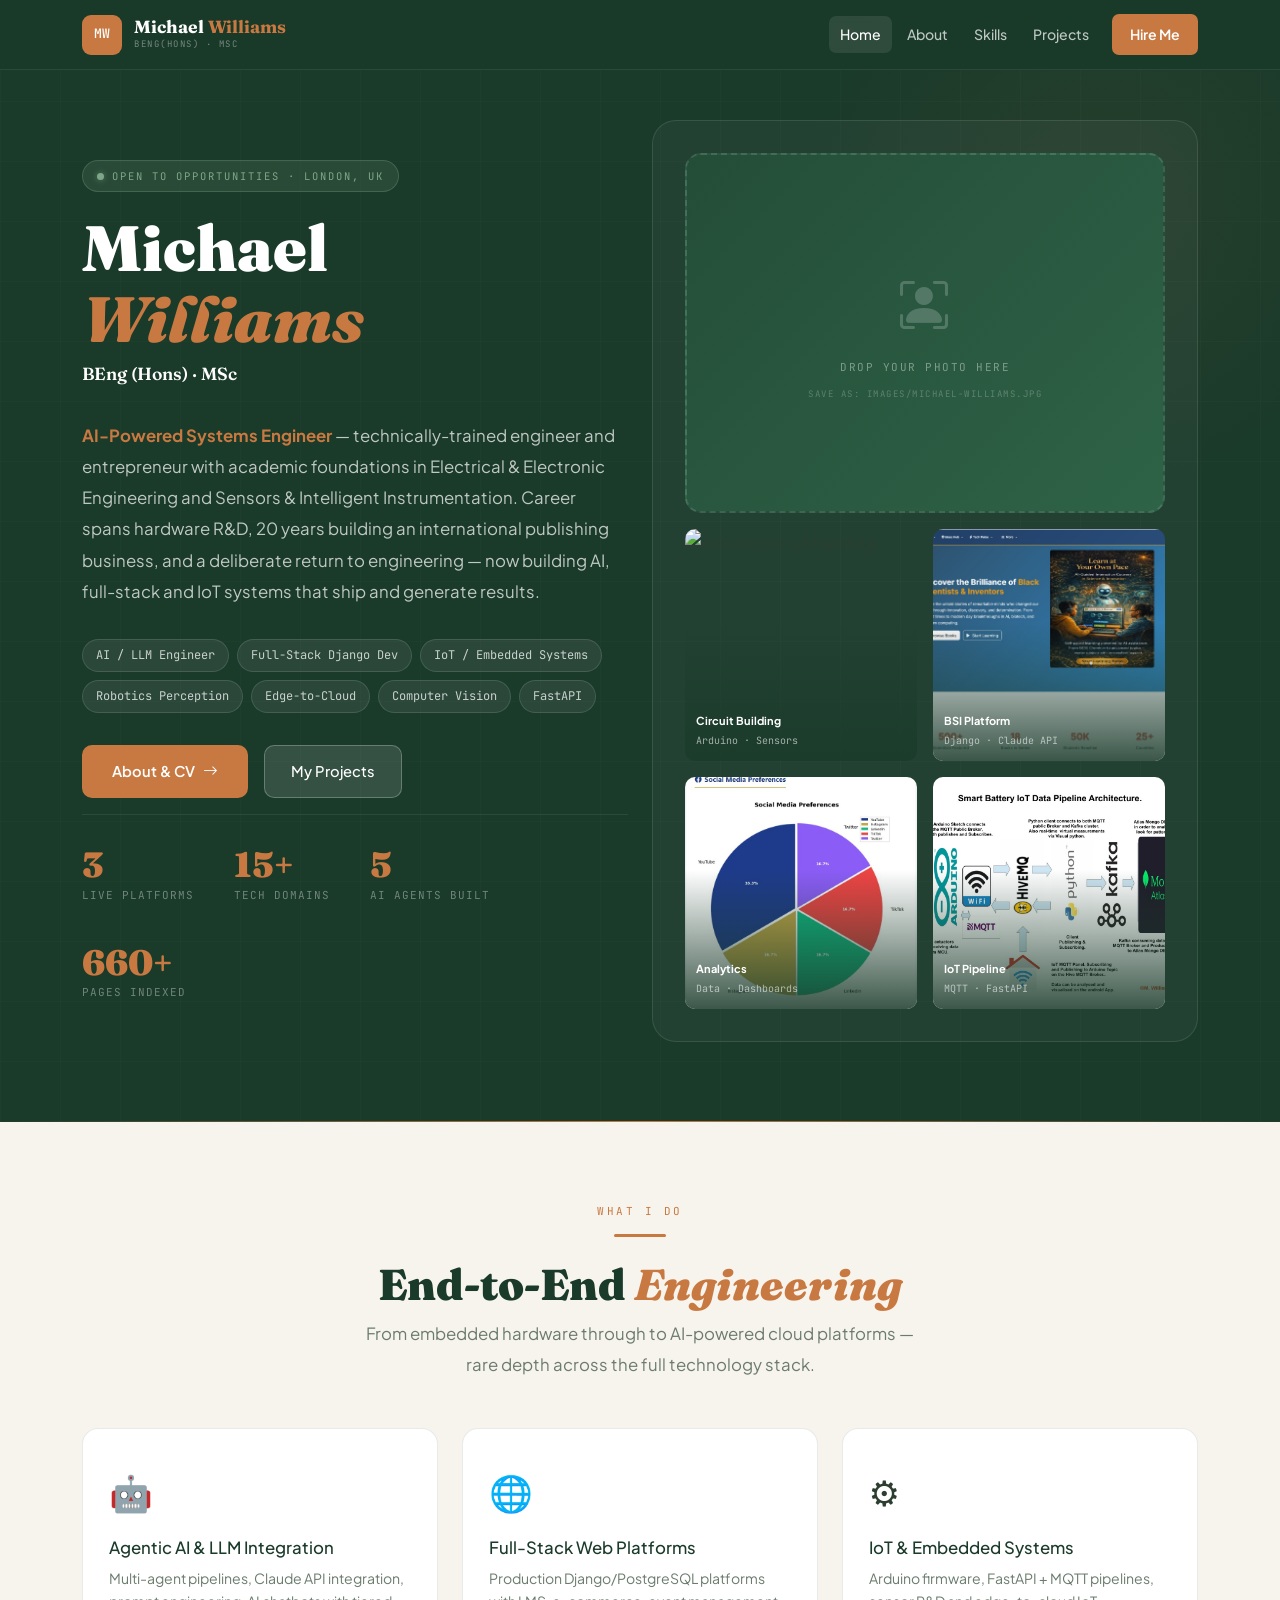
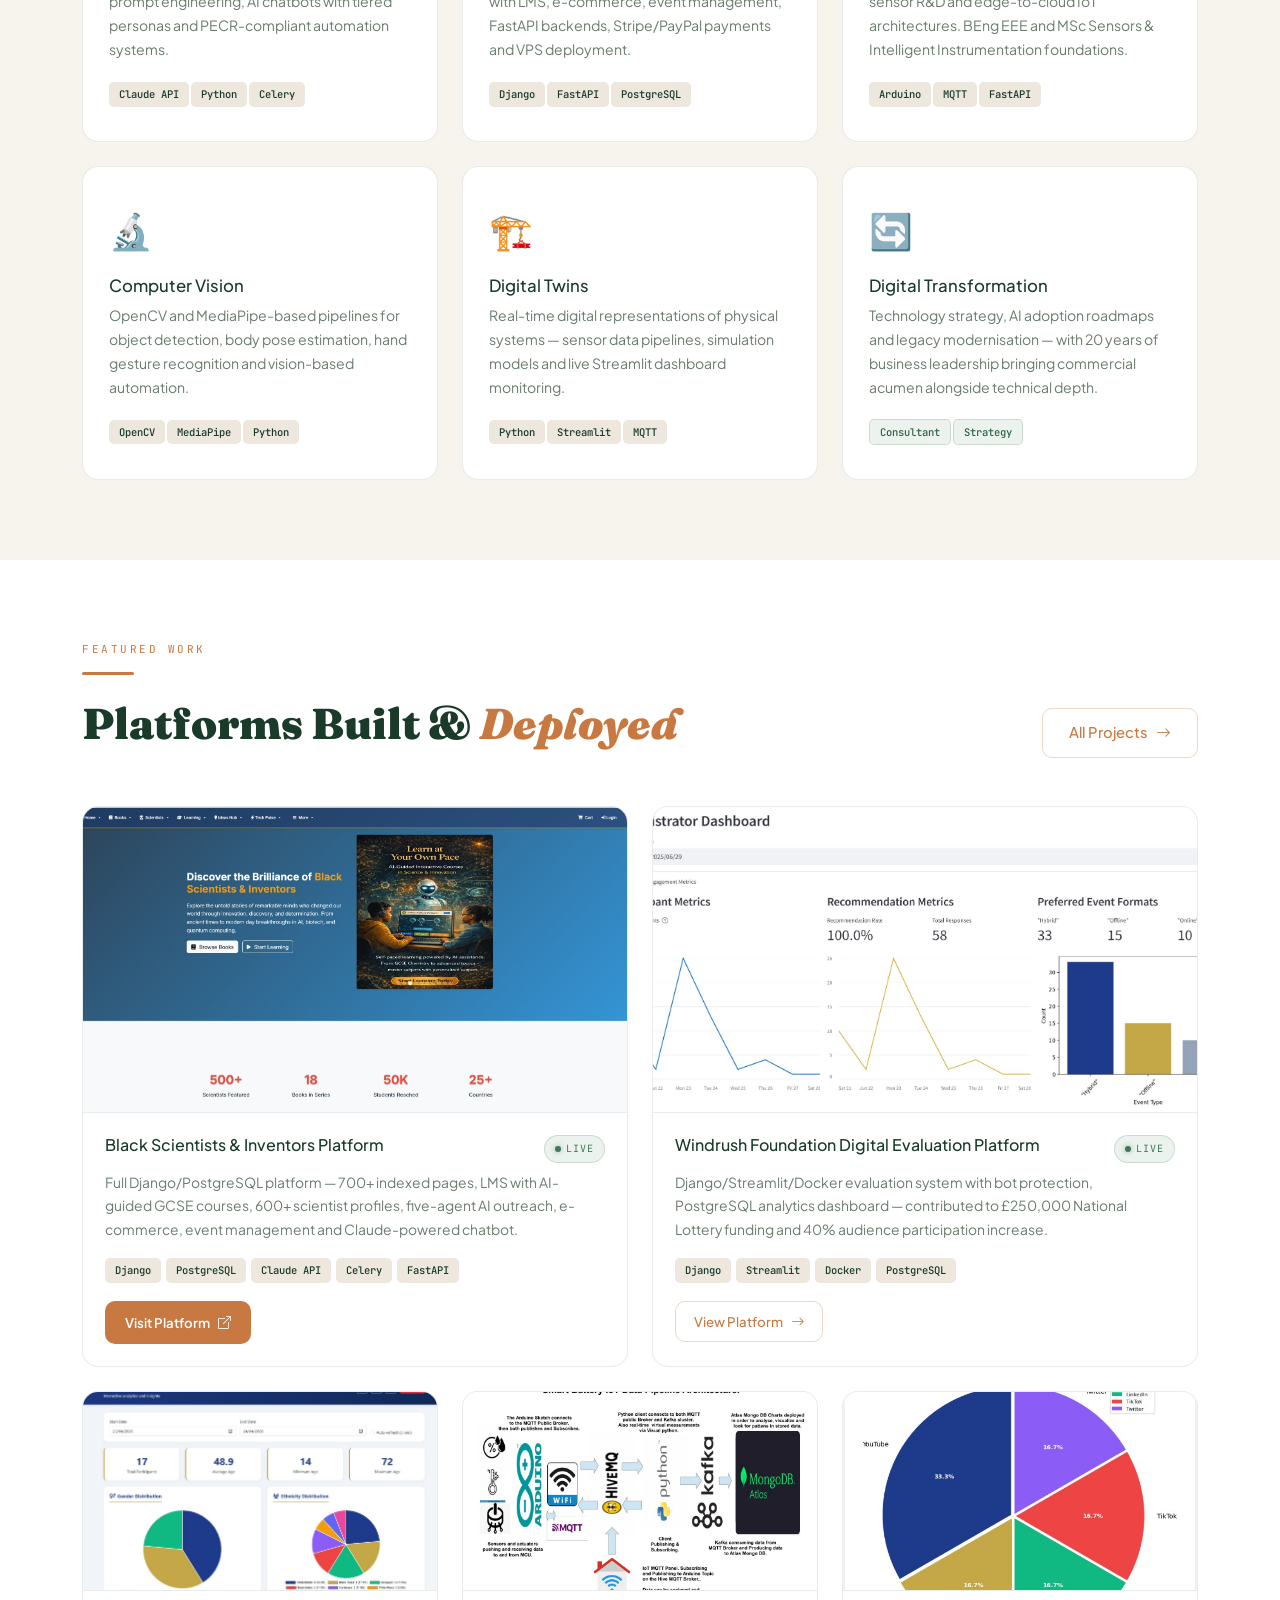
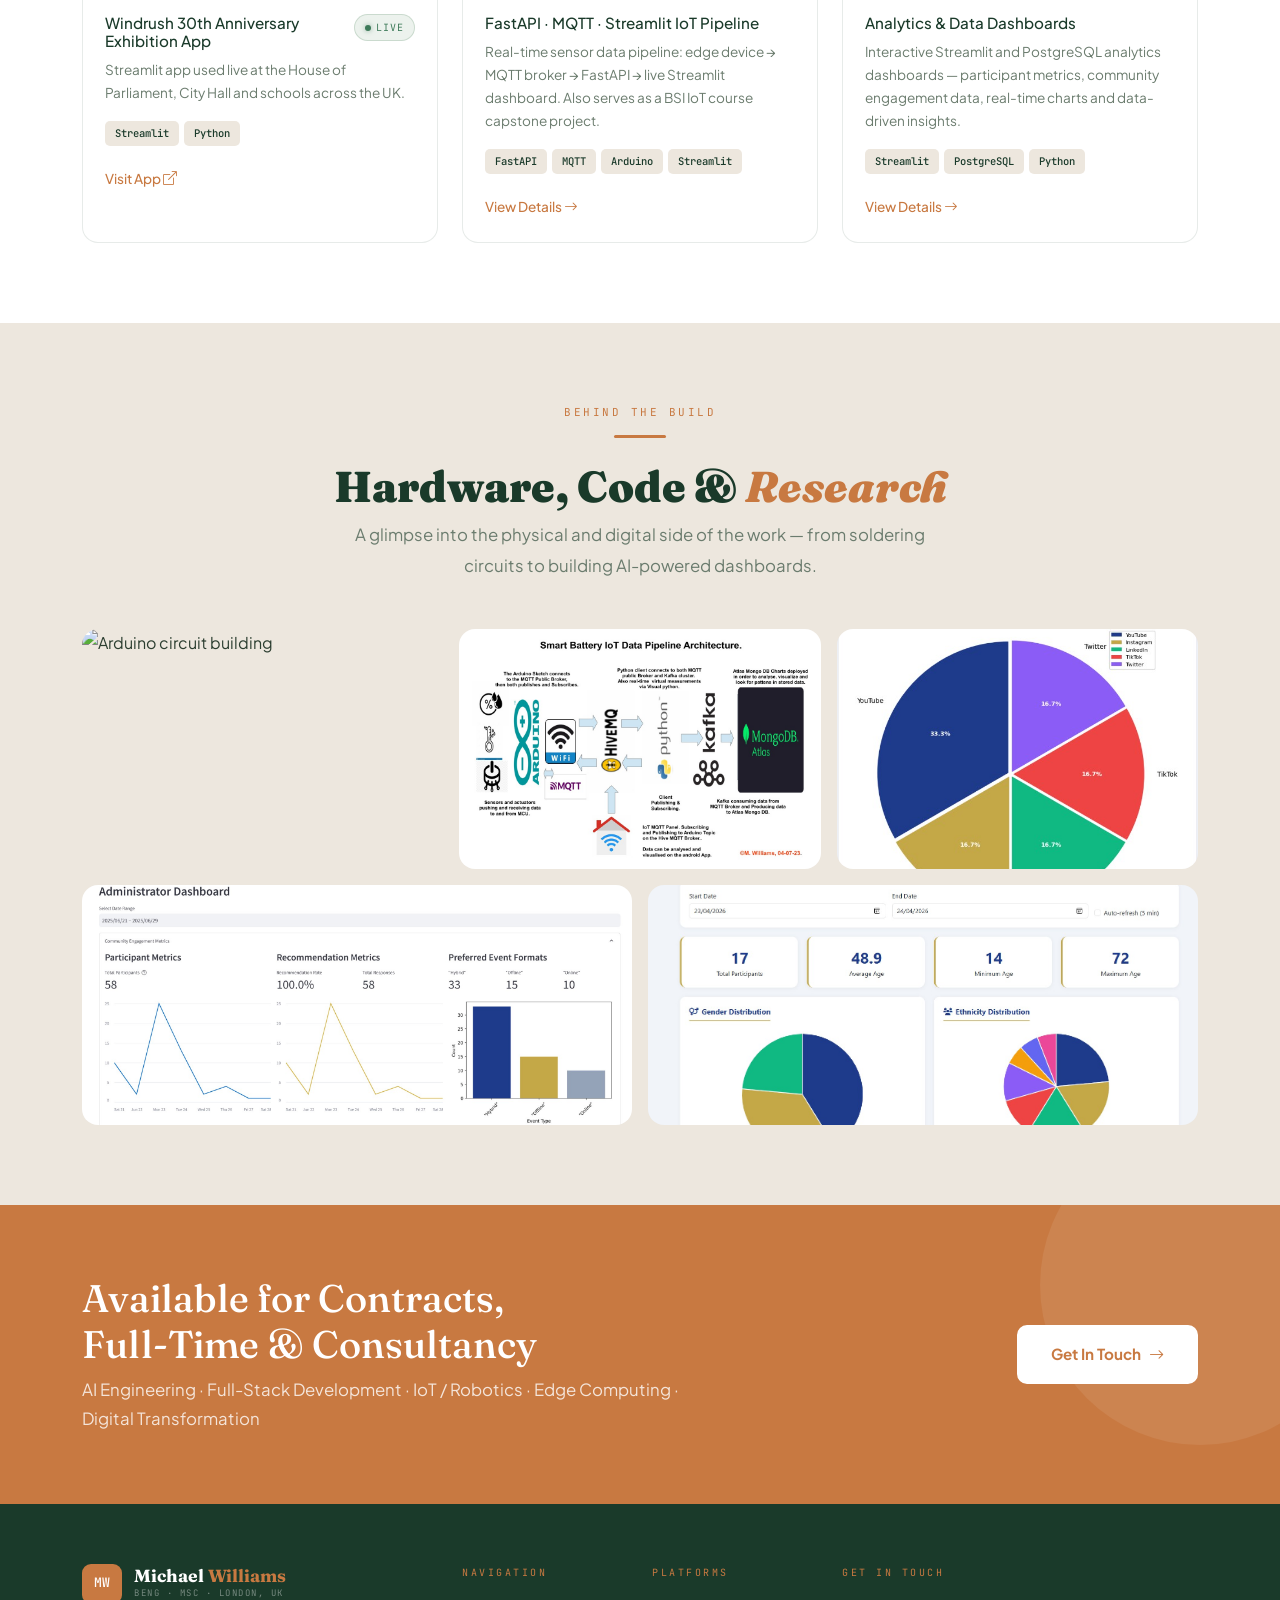
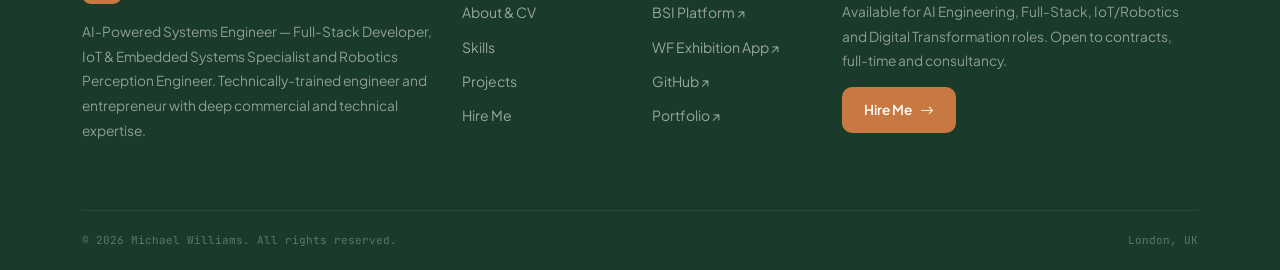
==== commit e03ee7b1: "Update portfolio — fix contact form, add images" ====
--- a/index.html
+++ b/index.html
@@ -3,8 +3,8 @@
 <head>
   <meta charset="UTF-8">
   <meta name="viewport" content="width=device-width, initial-scale=1">
-  <title>Michael Williams | AI Engineer · Full-Stack Developer · IoT Specialist</title>
-  <meta name="description" content="Michael Williams BEng MSc — AI Engineer, Full-Stack Developer and IoT Specialist with 30+ years experience. Author, course creator and platform builder. London, UK.">
+  <title>Michael Williams | AI-Powered Systems Engineer</title>
+  <meta name="description" content="Michael Williams BEng MSc — AI-Powered Systems Engineer. Full-Stack Developer, IoT & Embedded Systems Specialist and Robotics Perception Engineer. London, UK.">
   <link href="https://cdn.jsdelivr.net/npm/bootstrap@5.3.2/dist/css/bootstrap.min.css" rel="stylesheet">
   <link href="https://cdn.jsdelivr.net/npm/bootstrap-icons@1.11.3/font/bootstrap-icons.css" rel="stylesheet">
   <link href="css/style.css" rel="stylesheet">
@@ -30,18 +30,16 @@
       background: radial-gradient(circle, rgba(200,121,65,0.07) 0%, transparent 70%);
       pointer-events: none;
     }
-
     .hero-subtitle {
-  color: rgba(255,255,255,255);
-  font-size: 1.1rem;
-  font-weight: 600;
-  margin-top: -10px;
-    }
-
+      color: rgba(255,255,255,1);
+      font-size: 1.1rem;
+      font-weight: 600;
+      margin-top: -10px;
+    }
     .hero-line { position: absolute; bottom: 0; left: 0; right: 0; height: 1px; background: linear-gradient(90deg, transparent, var(--copper), transparent); }
     .hero-title { font-size: clamp(2.4rem, 5.5vw, 4rem); font-weight: 900; color: #fff; line-height: 1.1; margin-bottom: 1.2rem; }
     .hero-title em { font-style: italic; color: var(--copper); }
-    .hero-desc { font-size: 1.05rem; color: rgba(255,255,255,0.62); line-height: 1.85; max-width: 540px; margin-bottom: 2rem; }
+    .hero-desc { font-size: 1.05rem; color: rgba(255,255,255,0.72); line-height: 1.85; max-width: 540px; margin-bottom: 2rem; }
     .open-badge {
       display: inline-flex; align-items: center; gap: 8px;
       background: rgba(127,166,137,0.15); border: 1px solid rgba(127,166,137,0.3);
@@ -75,6 +73,16 @@
       display: flex; flex-direction: column; gap: 1rem;
     }
     .hero-photo-main {
+      border-radius: var(--r-lg);
+      aspect-ratio: 4/3;
+      overflow: hidden;
+      position: relative;
+    }
+    .hero-photo-main img {
+      width: 100%; height: 100%; object-fit: cover; display: block;
+    }
+    /* Fallback if no photo yet */
+    .hero-photo-main-placeholder {
       background: linear-gradient(135deg, var(--green-mid) 0%, var(--green-light) 100%);
       border-radius: var(--r-lg);
       aspect-ratio: 4/3;
@@ -82,23 +90,27 @@
       flex-direction: column; gap: 10px;
       color: rgba(255,255,255,0.4); font-family: 'JetBrains Mono', monospace;
       font-size: 11px; letter-spacing: 1.5px; text-transform: uppercase;
-      border: 2px dashed rgba(255,255,255,0.12); overflow: hidden;
-    }
-    .hero-photo-main i { font-size: 3rem; color: rgba(255,255,255,0.2); }
+      border: 2px dashed rgba(255,255,255,0.12);
+    }
+    .hero-photo-main-placeholder i { font-size: 3rem; color: rgba(255,255,255,0.2); }
     .hero-mini-grid { display: grid; grid-template-columns: 1fr 1fr; gap: 1rem; }
     .hero-mini {
-      background: linear-gradient(135deg, var(--green-mid), var(--green-light));
       border-radius: var(--r);
       aspect-ratio: 1;
-      display: flex; align-items: center; justify-content: center;
-      flex-direction: column; gap: 6px;
-      color: rgba(255,255,255,0.35); font-family: 'JetBrains Mono', monospace;
-      font-size: 9px; letter-spacing: 1px; text-transform: uppercase;
-      border: 1.5px dashed rgba(255,255,255,0.1); text-align: center; padding: 0.5rem;
-    }
-    .hero-mini i { font-size: 1.5rem; color: var(--copper); opacity: 0.5; }
-
-    /* What I do section */
+      overflow: hidden;
+      position: relative;
+    }
+    .hero-mini img { width: 100%; height: 100%; object-fit: cover; display: block; }
+    .hero-mini-overlay {
+      position: absolute; inset: 0;
+      background: linear-gradient(to top, rgba(26,58,42,0.85) 0%, transparent 60%);
+      display: flex; flex-direction: column; justify-content: flex-end;
+      padding: 0.7rem; gap: 2px;
+    }
+    .hero-mini-overlay strong { color: #fff; font-size: 11px; display: block; }
+    .hero-mini-overlay span { color: rgba(255,255,255,0.6); font-size: 10px; font-family: 'JetBrains Mono', monospace; }
+
+    /* Domain cards */
     .domain-card {
       background: var(--white);
       border: 1px solid var(--light-border);
@@ -122,13 +134,22 @@
     .proj-card:hover { transform: translateY(-4px); box-shadow: var(--shadow-lg); border-color: var(--copper-border); }
     .proj-thumb {
       aspect-ratio: 16/9;
+      overflow: hidden;
+      border-bottom: 1px solid var(--light-border);
+      position: relative;
+    }
+    .proj-thumb img { width: 100%; height: 100%; object-fit: cover; display: block; transition: transform 0.4s var(--ease); }
+    .proj-card:hover .proj-thumb img { transform: scale(1.04); }
+    .proj-thumb-placeholder {
+      aspect-ratio: 16/9;
       display: flex; align-items: center; justify-content: center;
       flex-direction: column; gap: 8px;
       font-family: 'JetBrains Mono', monospace; font-size: 11px;
       text-transform: uppercase; letter-spacing: 1.5px; color: rgba(255,255,255,0.45);
       border-bottom: 1px solid var(--light-border);
-    }
-    .proj-thumb i { font-size: 2.2rem; opacity: 0.35; color: #fff; }
+      background: linear-gradient(135deg, var(--green-mid), var(--green-light));
+    }
+    .proj-thumb-placeholder i { font-size: 2.2rem; opacity: 0.35; color: #fff; }
     .proj-body { padding: 1.4rem; }
 
     /* CTA band */
@@ -153,6 +174,22 @@
       font-family: 'Plus Jakarta Sans', sans-serif;
     }
     .btn-cta-white:hover { background: transparent; color: #fff; transform: translateY(-2px); }
+
+    /* Gallery items */
+    .gallery-item {
+      border-radius: var(--r-lg);
+      overflow: hidden;
+      min-height: 240px;
+      position: relative;
+    }
+    .gallery-item img { width: 100%; height: 240px; object-fit: cover; display: block; }
+    .gallery-item-placeholder {
+      min-height: 240px;
+      background: linear-gradient(135deg, var(--green-mid), var(--green-light));
+      display: flex; align-items: center; justify-content: center;
+      flex-direction: column; gap: 8px;
+      border-radius: var(--r-lg);
+    }
   </style>
 </head>
 <body>
@@ -164,7 +201,7 @@
       <div class="brand-mark">MW</div>
       <div>
         <span class="brand-name">Michael <span>Williams</span></span>
-        <span class="brand-sub">BEng(Hons) · MSc · 30+ Years</span>
+        <span class="brand-sub">BEng(Hons) · MSc</span>
       </div>
     </a>
     <button class="navbar-toggler" type="button" data-bs-toggle="collapse" data-bs-target="#navMenu" aria-label="Toggle navigation"><span class="navbar-toggler-icon"></span></button>
@@ -174,8 +211,6 @@
         <li class="nav-item"><a class="nav-link" href="about.html">About</a></li>
         <li class="nav-item"><a class="nav-link" href="skills.html">Skills</a></li>
         <li class="nav-item"><a class="nav-link" href="projects.html">Projects</a></li>
-        <li class="nav-item"><a class="nav-link" href="speaking.html">Books & Speaking</a></li>
-        <li class="nav-item"><a class="nav-link" href="courses.html">Courses</a></li>
         <li class="nav-item ms-lg-2"><a class="nav-link nav-cta" href="contact.html">Hire Me</a></li>
       </ul>
     </div>
@@ -186,47 +221,109 @@
 <section class="hero-home">
   <div class="hero-glow"></div>
   <div class="hero-line"></div>
+
   <div class="container position-relative">
     <div class="row align-items-center gy-5">
+
+      <!-- LEFT COLUMN -->
       <div class="col-lg-6 fade-up">
-        <div class="open-badge"><span class="open-dot"></span>Open to Opportunities · London, UK</div>
+        <div class="open-badge">
+          <span class="open-dot"></span>Open to Opportunities · London, UK
+        </div>
+
         <h1 class="hero-title">Michael<br><em>Williams</em></h1>
         <h1 class="hero-subtitle">BEng (Hons) · MSc</h1>
-<br>
-        <p class="hero-desc">AI Engineer, Full-Stack Developer and IoT Specialist with 30+ years experience across hardware R&D, embedded systems, software and AI. Author, course creator and platform builder.</p>
+        <br>
+
+        <!-- Updated: single identity headline -->
+        <p class="hero-desc">
+          <strong style="color:var(--copper);">AI-Powered Systems Engineer</strong> — technically-trained engineer and entrepreneur with academic foundations in Electrical &amp; Electronic Engineering and Sensors &amp; Intelligent Instrumentation. Career spans hardware R&amp;D, 20 years building an international publishing business, and a deliberate return to engineering — now building AI, full-stack and IoT systems that ship and generate results.
+        </p>
+
         <div class="role-pills">
           <span class="role-pill">AI / LLM Engineer</span>
           <span class="role-pill">Full-Stack Django Dev</span>
           <span class="role-pill">IoT / Embedded Systems</span>
-          <span class="role-pill">Robotics</span>
-          <span class="role-pill">Digital Twins</span>
+          <span class="role-pill">Robotics Perception</span>
+          <span class="role-pill">Edge-to-Cloud</span>
           <span class="role-pill">Computer Vision</span>
-        </div>
+          <span class="role-pill">FastAPI</span>
+        </div>
+
         <div class="d-flex flex-wrap gap-3">
-          <a href="about.html" class="btn-copper">View My CV <i class="bi bi-arrow-right"></i></a>
+          <a href="about.html" class="btn-copper">About & CV <i class="bi bi-arrow-right"></i></a>
           <a href="projects.html" class="btn-white">My Projects</a>
         </div>
+
         <div class="hero-stats-row">
-          <div><div class="h-stat-num" data-count="30" data-suffix="+">0+</div><div class="h-stat-lbl">Years Exp.</div></div>
           <div><div class="h-stat-num" data-count="3">0</div><div class="h-stat-lbl">Live Platforms</div></div>
           <div><div class="h-stat-num" data-count="15" data-suffix="+">0+</div><div class="h-stat-lbl">Tech Domains</div></div>
-          <div><div class="h-stat-num" data-count="4">0</div><div class="h-stat-lbl">Books Published</div></div>
-        </div>
-      </div>
+          <div><div class="h-stat-num" data-count="5">0</div><div class="h-stat-lbl">AI Agents Built</div></div>
+          <div><div class="h-stat-num" data-count="700" data-suffix="+">0+</div><div class="h-stat-lbl">Pages Indexed</div></div>
+        </div>
+      </div>
+
+      <!-- RIGHT COLUMN — images -->
       <div class="col-lg-6 fade-up delay-2">
         <div class="hero-photo-wrap">
-          <div class="hero-photo-main">
-            <i class="bi bi-person-circle"></i>
-            <span>Your photo here</span>
-          </div>
+
+          <!-- MAIN PHOTO — drop your headshot here -->
+          <!--
+            HOW TO USE: Save your photo as images/michael-williams.jpg
+            Then replace the placeholder below with:
+            <div class="hero-photo-main">
+              <img src="images/michael-williams.jpg" alt="Michael Williams">
+            </div>
+          -->
+          <div class="hero-photo-main-placeholder">
+            <i class="bi bi-person-bounding-box"></i>
+            <span>Drop your photo here</span>
+            <span style="font-size:9px;opacity:0.6;">Save as: images/michael-williams.jpg</span>
+          </div>
+
+          <!-- MINI GRID -->
           <div class="hero-mini-grid">
-            <div class="hero-mini"><i class="bi bi-cpu"></i><span>Circuit Building</span></div>
-            <div class="hero-mini"><i class="bi bi-diagram-3"></i><span>Digital Twins</span></div>
-            <div class="hero-mini"><i class="bi bi-bar-chart-line"></i><span>Dashboards</span></div>
-            <div class="hero-mini"><i class="bi bi-book"></i><span>Published Books</span></div>
-          </div>
-        </div>
-      </div>
+
+            <!-- Arduino / Circuit Building — image provided -->
+            <div class="hero-mini">
+              <img src="images/Arduino_BreadBoard.gif" alt="Arduino circuit building">
+              <div class="hero-mini-overlay">
+                <strong>Circuit Building</strong>
+                <span>Arduino · Sensors</span>
+              </div>
+            </div>
+
+            <!-- BSI Platform — image provided -->
+            <div class="hero-mini">
+              <img src="images/bs_I_platform.jpg" alt="Black Scientists & Inventors Platform">
+              <div class="hero-mini-overlay">
+                <strong>BSI Platform</strong>
+                <span>Django · Claude API</span>
+              </div>
+            </div>
+
+            <!-- Analytics dashboard — image provided -->
+            <div class="hero-mini">
+              <img src="images/analytics_piechart.jpg" alt="Analytics dashboard">
+              <div class="hero-mini-overlay">
+                <strong>Analytics</strong>
+                <span>Data · Dashboards</span>
+              </div>
+            </div>
+
+            <!-- IoT Pipeline — image provided -->
+            <div class="hero-mini">
+              <img src="images/IoT_DataPipeline.jpg" alt="IoT Data Pipeline Architecture">
+              <div class="hero-mini-overlay">
+                <strong>IoT Pipeline</strong>
+                <span>MQTT · FastAPI</span>
+              </div>
+            </div>
+
+          </div><!-- /hero-mini-grid -->
+        </div><!-- /hero-photo-wrap -->
+      </div>
+
     </div>
   </div>
 </section>
@@ -238,14 +335,14 @@
       <div class="label-tag">What I Do</div>
       <div class="copper-rule mx-auto"></div>
       <h2 class="section-heading">End-to-End <em>Engineering</em></h2>
-      <p class="lead-text mx-auto mt-2">From embedded hardware and firmware through to AI-powered cloud platforms — rare depth across the full technology stack.</p>
+      <p class="lead-text mx-auto mt-2">From embedded hardware through to AI-powered cloud platforms — rare depth across the full technology stack.</p>
     </div>
     <div class="row g-4">
       <div class="col-md-6 col-lg-4 fade-up">
         <div class="domain-card">
           <span class="domain-icon">🤖</span>
           <h5 style="color:var(--green);font-size:1.05rem;margin-bottom:0.5rem;">Agentic AI & LLM Integration</h5>
-          <p style="font-size:0.88rem;color:var(--muted);line-height:1.7;margin-bottom:1rem;">Multi-agent pipelines, Claude/GPT/Gemini integration, prompt engineering, AI chatbots and PECR-compliant automation systems.</p>
+          <p style="font-size:0.88rem;color:var(--muted);line-height:1.7;margin-bottom:1rem;">Multi-agent pipelines, Claude API integration, prompt engineering, AI chatbots with tiered personas and PECR-compliant automation systems.</p>
           <div><span class="tech-tag">Claude API</span><span class="tech-tag">Python</span><span class="tech-tag">Celery</span></div>
         </div>
       </div>
@@ -253,23 +350,23 @@
         <div class="domain-card">
           <span class="domain-icon">🌐</span>
           <h5 style="color:var(--green);font-size:1.05rem;margin-bottom:0.5rem;">Full-Stack Web Platforms</h5>
-          <p style="font-size:0.88rem;color:var(--muted);line-height:1.7;margin-bottom:1rem;">Production Django/PostgreSQL platforms with LMS, e-commerce, event management, Stripe/PayPal payments and VPS deployment.</p>
-          <div><span class="tech-tag">Django</span><span class="tech-tag">PostgreSQL</span><span class="tech-tag">Nginx</span></div>
+          <p style="font-size:0.88rem;color:var(--muted);line-height:1.7;margin-bottom:1rem;">Production Django/PostgreSQL platforms with LMS, e-commerce, event management, FastAPI backends, Stripe/PayPal payments and VPS deployment.</p>
+          <div><span class="tech-tag">Django</span><span class="tech-tag">FastAPI</span><span class="tech-tag">PostgreSQL</span></div>
         </div>
       </div>
       <div class="col-md-6 col-lg-4 fade-up delay-2">
         <div class="domain-card">
           <span class="domain-icon">⚙️</span>
           <h5 style="color:var(--green);font-size:1.05rem;margin-bottom:0.5rem;">IoT & Embedded Systems</h5>
-          <p style="font-size:0.88rem;color:var(--muted);line-height:1.7;margin-bottom:1rem;">Arduino firmware, MQTT pipelines, sensor R&D and edge-to-cloud IoT architectures. BEng EEE and MSc Sensors & AI foundations.</p>
-          <div><span class="tech-tag">Arduino</span><span class="tech-tag">MQTT</span><span class="tech-tag">C/C++</span></div>
+          <p style="font-size:0.88rem;color:var(--muted);line-height:1.7;margin-bottom:1rem;">Arduino firmware, FastAPI + MQTT pipelines, sensor R&D and edge-to-cloud IoT architectures. BEng EEE and MSc Sensors & Intelligent Instrumentation foundations.</p>
+          <div><span class="tech-tag">Arduino</span><span class="tech-tag">MQTT</span><span class="tech-tag">FastAPI</span></div>
         </div>
       </div>
       <div class="col-md-6 col-lg-4 fade-up delay-1">
         <div class="domain-card">
           <span class="domain-icon">🔬</span>
           <h5 style="color:var(--green);font-size:1.05rem;margin-bottom:0.5rem;">Computer Vision</h5>
-          <p style="font-size:0.88rem;color:var(--muted);line-height:1.7;margin-bottom:1rem;">OpenCV and MediaPipe-based image processing pipelines, object detection and vision-based automation for research and industry.</p>
+          <p style="font-size:0.88rem;color:var(--muted);line-height:1.7;margin-bottom:1rem;">OpenCV and MediaPipe-based pipelines for object detection, body pose estimation, hand gesture recognition and vision-based automation.</p>
           <div><span class="tech-tag">OpenCV</span><span class="tech-tag">MediaPipe</span><span class="tech-tag">Python</span></div>
         </div>
       </div>
@@ -277,16 +374,16 @@
         <div class="domain-card">
           <span class="domain-icon">🏗️</span>
           <h5 style="color:var(--green);font-size:1.05rem;margin-bottom:0.5rem;">Digital Twins</h5>
-          <p style="font-size:0.88rem;color:var(--muted);line-height:1.7;margin-bottom:1rem;">Real-time digital representations of physical systems — sensor data, simulation models and live dashboard monitoring.</p>
-          <div><span class="tech-tag">Python</span><span class="tech-tag">Streamlit</span><span class="tech-tag">IoT</span></div>
+          <p style="font-size:0.88rem;color:var(--muted);line-height:1.7;margin-bottom:1rem;">Real-time digital representations of physical systems — sensor data pipelines, simulation models and live Streamlit dashboard monitoring.</p>
+          <div><span class="tech-tag">Python</span><span class="tech-tag">Streamlit</span><span class="tech-tag">MQTT</span></div>
         </div>
       </div>
       <div class="col-md-6 col-lg-4 fade-up delay-3">
         <div class="domain-card">
-          <span class="domain-icon">📚</span>
-          <h5 style="color:var(--green);font-size:1.05rem;margin-bottom:0.5rem;">Author & Educator</h5>
-          <p style="font-size:0.88rem;color:var(--muted);line-height:1.7;margin-bottom:1rem;">Author of 4+ books on Black Scientists & Inventors. GCSE course creator and technology trainer across AI, IoT and Python.</p>
-          <div><span class="tag-sage">Published Author</span><span class="tag-sage">Course Creator</span></div>
+          <span class="domain-icon">🔄</span>
+          <h5 style="color:var(--green);font-size:1.05rem;margin-bottom:0.5rem;">Digital Transformation</h5>
+          <p style="font-size:0.88rem;color:var(--muted);line-height:1.7;margin-bottom:1rem;">Technology strategy, AI adoption roadmaps and legacy modernisation — with 20 years of business leadership bringing commercial acumen alongside technical depth.</p>
+          <div><span class="tag-sage">Consultant</span><span class="tag-sage">Strategy</span></div>
         </div>
       </div>
     </div>
@@ -296,6 +393,7 @@
 <!-- ═══ FEATURED PROJECTS ═════════════════════════════════════ -->
 <section class="sec-white">
   <div class="container">
+
     <div class="d-flex align-items-end justify-content-between flex-wrap gap-3 mb-5 fade-up">
       <div>
         <div class="label-tag">Featured Work</div>
@@ -304,93 +402,161 @@
       </div>
       <a href="projects.html" class="btn-ghost">All Projects <i class="bi bi-arrow-right"></i></a>
     </div>
+
     <div class="row g-4">
+
       <!-- BSI Platform -->
       <div class="col-lg-6 fade-up">
         <div class="proj-card">
-          <div class="proj-thumb" style="background:linear-gradient(135deg,var(--green) 0%,var(--green-light) 100%);">
-            <i class="bi bi-globe2"></i>
-            <span><!-- Replace with screenshot --></span>
+          <div class="proj-thumb">
+            <!--
+              Image already provided. File saved as: images/bs_I_platform.jpg
+              To update: replace with a new screenshot at images/bs_I_platform.jpg
+            -->
+            <img src="images/bs_I_platform.jpg" alt="Black Scientists & Inventors Platform">
           </div>
           <div class="proj-body">
             <div class="d-flex justify-content-between align-items-start gap-2 mb-2">
               <h5 style="color:var(--green);font-size:1rem;margin:0;">Black Scientists &amp; Inventors Platform</h5>
               <span class="badge-live">Live</span>
             </div>
-            <p style="font-size:0.87rem;color:var(--muted);line-height:1.7;margin-bottom:0.8rem;">Full Django/PostgreSQL platform — 700+ indexed pages, LMS with AI-guided courses, 600+ scientist profiles, multi-agent AI outreach, e-commerce and event management.</p>
-            <div class="mb-3"><span class="tech-tag">Django</span><span class="tech-tag">PostgreSQL</span><span class="tech-tag">Claude API</span><span class="tech-tag">Celery</span></div>
-            <a href="https://blackscientistsandinventors.com" target="_blank" rel="noopener" class="btn-copper" style="font-size:0.83rem;padding:8px 18px;">Visit Platform <i class="bi bi-box-arrow-up-right"></i></a>
-          </div>
-        </div>
-      </div>
-      <!-- Windrush -->
+            <p style="font-size:0.87rem;color:var(--muted);line-height:1.7;margin-bottom:0.8rem;">
+              Full Django/PostgreSQL platform — 700+ indexed pages, LMS with AI-guided GCSE courses, 600+ scientist profiles, five-agent AI outreach, e-commerce, event management and Claude-powered chatbot.
+            </p>
+            <div class="mb-3">
+              <span class="tech-tag">Django</span>
+              <span class="tech-tag">PostgreSQL</span>
+              <span class="tech-tag">Claude API</span>
+              <span class="tech-tag">Celery</span>
+              <span class="tech-tag">FastAPI</span>
+            </div>
+            <a href="https://blackscientistsandinventors.com" target="_blank" rel="noopener" class="btn-copper" style="font-size:0.83rem;padding:8px 18px;">
+              Visit Platform <i class="bi bi-box-arrow-up-right"></i>
+            </a>
+          </div>
+        </div>
+      </div>
+
+      <!-- Windrush Evaluation Platform -->
       <div class="col-lg-6 fade-up delay-1">
         <div class="proj-card">
-          <div class="proj-thumb" style="background:linear-gradient(135deg,#2c4a3e 0%,#3d6b57 100%);">
-            <i class="bi bi-bar-chart-line"></i>
-            <span><!-- Replace with screenshot --></span>
+          <div class="proj-thumb">
+            <!--
+              Image provided. File saved as: images/ParticipantsDB.jpg
+              To swap: replace with images/ParticipantsDB.jpg or your own screenshot
+            -->
+            <img src="images/ParticipantsDB.jpg" alt="Windrush Foundation Evaluation Dashboard">
           </div>
           <div class="proj-body">
             <div class="d-flex justify-content-between align-items-start gap-2 mb-2">
               <h5 style="color:var(--green);font-size:1rem;margin:0;">Windrush Foundation Digital Evaluation Platform</h5>
               <span class="badge-live">Live</span>
             </div>
-            <p style="font-size:0.87rem;color:var(--muted);line-height:1.7;margin-bottom:0.8rem;">Django/Streamlit/Docker evaluation system with production bot protection, PostgreSQL analytics dashboard — 313 participants, 99% recommendation rate.</p>
-            <div class="mb-3"><span class="tech-tag">Django</span><span class="tech-tag">Streamlit</span><span class="tech-tag">Docker</span></div>
-            <a href="projects.html" class="btn-ghost" style="font-size:0.83rem;padding:8px 18px;">View Details <i class="bi bi-arrow-right"></i></a>
-          </div>
-        </div>
-      </div>
-      <!-- Exhibition App -->
+            <p style="font-size:0.87rem;color:var(--muted);line-height:1.7;margin-bottom:0.8rem;">
+              Django/Streamlit/Docker evaluation system with bot protection, PostgreSQL analytics dashboard — contributed to £250,000 National Lottery funding and 40% audience participation increase.
+            </p>
+            <div class="mb-3">
+              <span class="tech-tag">Django</span>
+              <span class="tech-tag">Streamlit</span>
+              <span class="tech-tag">Docker</span>
+              <span class="tech-tag">PostgreSQL</span>
+            </div>
+            <a href="https://www.wf-evaluation.com" target="_blank" rel="noopener" class="btn-ghost" style="font-size:0.83rem;padding:8px 18px;">
+              View Platform <i class="bi bi-arrow-right"></i>
+            </a>
+          </div>
+        </div>
+      </div>
+
+      <!-- Windrush Exhibition App -->
       <div class="col-lg-4 fade-up">
         <div class="proj-card">
-          <div class="proj-thumb" style="background:linear-gradient(135deg,#3a3a2a 0%,#5a5a38 100%);">
-            <i class="bi bi-people"></i>
+          <div class="proj-thumb">
+            <!--
+              Image provided. File saved as: images/wf-incolour.jpg
+            -->
+            <img src="images/wf-incolour.jpg" alt="Windrush In Colour Exhibition App">
           </div>
           <div class="proj-body">
             <div class="d-flex justify-content-between align-items-start gap-2 mb-2">
               <h5 style="color:var(--green);font-size:0.95rem;margin:0;">Windrush 30th Anniversary Exhibition App</h5>
               <span class="badge-live">Live</span>
             </div>
-            <p style="font-size:0.85rem;color:var(--muted);line-height:1.7;margin-bottom:0.8rem;">Streamlit app used live at the House of Parliament, City Hall and schools across the UK.</p>
-            <div class="mb-3"><span class="tech-tag">Streamlit</span><span class="tech-tag">Python</span></div>
-            <a href="https://wfincolour.streamlit.app/" target="_blank" rel="noopener" style="color:var(--copper);font-size:0.85rem;font-weight:500;">Visit App <i class="bi bi-box-arrow-up-right"></i></a>
-          </div>
-        </div>
-      </div>
-      <!-- IoT / Digital Twin placeholder -->
+            <p style="font-size:0.85rem;color:var(--muted);line-height:1.7;margin-bottom:0.8rem;">
+              Streamlit app used live at the House of Parliament, City Hall and schools across the UK.
+            </p>
+            <div class="mb-3">
+              <span class="tech-tag">Streamlit</span>
+              <span class="tech-tag">Python</span>
+            </div>
+            <a href="https://wf-exhibition.com/" target="_blank" rel="noopener" style="color:var(--copper);font-size:0.85rem;font-weight:500;">
+              Visit App <i class="bi bi-box-arrow-up-right"></i>
+            </a>
+          </div>
+        </div>
+      </div>
+
+      <!-- IoT Pipeline -->
       <div class="col-lg-4 fade-up delay-1">
         <div class="proj-card">
-          <div class="proj-thumb" style="background:linear-gradient(135deg,#2a3a4a 0%,#3a5a6a 100%);">
-            <i class="bi bi-cpu"></i>
+          <div class="proj-thumb">
+            <!--
+              Image provided. File saved as: images/IoT_DataPipeline.jpg
+            -->
+            <img src="images/IoT_DataPipeline.jpg" alt="IoT Data Pipeline Architecture">
           </div>
           <div class="proj-body">
-            <h5 style="color:var(--green);font-size:0.95rem;margin-bottom:0.5rem;">IoT & Digital Twin Projects</h5>
-            <p style="font-size:0.85rem;color:var(--muted);line-height:1.7;margin-bottom:0.8rem;">Arduino-based sensor networks, MQTT pipelines, edge-to-cloud data flows and real-time digital twin dashboards.</p>
-            <div class="mb-3"><span class="tech-tag">Arduino</span><span class="tech-tag">MQTT</span><span class="tech-tag">Python</span></div>
-            <a href="projects.html" style="color:var(--copper);font-size:0.85rem;font-weight:500;">View Details <i class="bi bi-arrow-right"></i></a>
-          </div>
-        </div>
-      </div>
-      <!-- JB Natural -->
+            <h5 style="color:var(--green);font-size:0.95rem;margin-bottom:0.5rem;">FastAPI · MQTT · Streamlit IoT Pipeline</h5>
+            <p style="font-size:0.85rem;color:var(--muted);line-height:1.7;margin-bottom:0.8rem;">
+              Real-time sensor data pipeline: edge device → MQTT broker → FastAPI → live Streamlit dashboard. Also serves as a BSI IoT course capstone project.
+            </p>
+            <div class="mb-3">
+              <span class="tech-tag">FastAPI</span>
+              <span class="tech-tag">MQTT</span>
+              <span class="tech-tag">Arduino</span>
+              <span class="tech-tag">Streamlit</span>
+            </div>
+            <a href="projects.html" style="color:var(--copper);font-size:0.85rem;font-weight:500;">
+              View Details <i class="bi bi-arrow-right"></i>
+            </a>
+          </div>
+        </div>
+      </div>
+
+      <!-- Participants / Windrush In Colour Dashboard -->
       <div class="col-lg-4 fade-up delay-2">
         <div class="proj-card">
-          <div class="proj-thumb" style="background:linear-gradient(135deg,#3a2a1a 0%,#5a4a2a 100%);">
-            <i class="bi bi-shop"></i>
+          <div class="proj-thumb">
+            <!--
+              Image provided. File saved as: images/wf-incolour.jpg
+              To use the In Colour dashboard screenshot, save as: images/wf_dashboard.jpg
+              and update src below.
+            -->
+            <img src="images/analytics_piechart.jpg" alt="Analytics Dashboard">
           </div>
           <div class="proj-body">
-            <h5 style="color:var(--green);font-size:0.95rem;margin-bottom:0.5rem;">JB Natural &amp; Organic — E-commerce</h5>
-            <p style="font-size:0.85rem;color:var(--muted);line-height:1.7;margin-bottom:0.8rem;">Full Django/PostgreSQL e-commerce redevelopment with product catalogue, consultation booking and gift certificates.</p>
-            <div class="mb-3"><span class="tech-tag">Django</span><span class="tech-tag">Bootstrap 5</span></div>
-            <a href="projects.html" style="color:var(--copper);font-size:0.85rem;font-weight:500;">View Details <i class="bi bi-arrow-right"></i></a>
-          </div>
-        </div>
-      </div>
-    </div>
-  </div>
+            <h5 style="color:var(--green);font-size:0.95rem;margin-bottom:0.5rem;">Analytics &amp; Data Dashboards</h5>
+            <p style="font-size:0.85rem;color:var(--muted);line-height:1.7;margin-bottom:0.8rem;">
+              Interactive Streamlit and PostgreSQL analytics dashboards — participant metrics, community engagement data, real-time charts and data-driven insights.
+            </p>
+            <div class="mb-3">
+              <span class="tech-tag">Streamlit</span>
+              <span class="tech-tag">PostgreSQL</span>
+              <span class="tech-tag">Python</span>
+            </div>
+            <a href="projects.html" style="color:var(--copper);font-size:0.85rem;font-weight:500;">
+              View Details <i class="bi bi-arrow-right"></i>
+            </a>
+          </div>
+        </div>
+      </div>
+
+    </div><!-- /row -->
+  </div><!-- /container -->
 </section>
 
-<!-- ═══ GALLERY / WORK IN PROGRESS ═══════════════════════════ -->
+
+<!-- ═══ GALLERY / BEHIND THE BUILD ═══════════════════════════ -->
 <section class="sec-off">
   <div class="container">
     <div class="text-center mb-5 fade-up">
@@ -401,38 +567,33 @@
     </div>
     <div class="row g-3">
       <div class="col-md-6 col-lg-4 fade-up">
-        <div class="img-placeholder" style="min-height:240px;">
-          <i class="bi bi-cpu-fill"></i>
-          <strong style="color:rgba(255,255,255,0.5);font-size:12px;">Circuit Building</strong>
-          <span>Arduino · Sensors · PCB</span>
+        <!-- Image provided: Arduino_BreadBoard.gif -->
+        <div class="gallery-item">
+          <img src="images/Arduino_BreadBoard.gif" alt="Arduino circuit building">
         </div>
       </div>
       <div class="col-md-6 col-lg-4 fade-up delay-1">
-        <div class="img-placeholder" style="min-height:240px;">
-          <i class="bi bi-diagram-3-fill"></i>
-          <strong style="color:rgba(255,255,255,0.5);font-size:12px;">Digital Twins</strong>
-          <span>Simulation · Real-time Data</span>
+        <!-- Image provided: IoT_DataPipeline.jpg -->
+        <div class="gallery-item">
+          <img src="images/IoT_DataPipeline.jpg" alt="IoT Data Pipeline Architecture">
         </div>
       </div>
       <div class="col-md-6 col-lg-4 fade-up delay-2">
-        <div class="img-placeholder" style="min-height:240px;">
-          <i class="bi bi-bar-chart-steps"></i>
-          <strong style="color:rgba(255,255,255,0.5);font-size:12px;">Analytics Dashboards</strong>
-          <span>Streamlit · PostgreSQL</span>
+        <!-- Image provided: analytics_piechart.jpg -->
+        <div class="gallery-item">
+          <img src="images/analytics_piechart.jpg" alt="Analytics dashboard">
         </div>
       </div>
       <div class="col-md-6 col-lg-6 fade-up delay-1">
-        <div class="img-placeholder" style="min-height:200px;">
-          <i class="bi bi-book-fill"></i>
-          <strong style="color:rgba(255,255,255,0.5);font-size:12px;">Published Books</strong>
-          <span>Black Scientists & Inventors Series</span>
+        <!-- Image provided: ParticipantsDB.jpg -->
+        <div class="gallery-item">
+          <img src="images/ParticipantsDB.jpg" alt="Participants dashboard">
         </div>
       </div>
       <div class="col-md-6 col-lg-6 fade-up delay-2">
-        <div class="img-placeholder" style="min-height:200px;">
-          <i class="bi bi-camera-video-fill"></i>
-          <strong style="color:rgba(255,255,255,0.5);font-size:12px;">Speaking & Events</strong>
-          <span>Panels · Expos · Online Events</span>
+        <!-- Image provided: wf-incolour.jpg -->
+        <div class="gallery-item">
+          <img src="images/wf-incolour.jpg" alt="Windrush In Colour dashboard">
         </div>
       </div>
     </div>
@@ -445,7 +606,7 @@
     <div class="row align-items-center gy-4">
       <div class="col-lg-7">
         <h2>Available for Contracts,<br>Full-Time &amp; Consultancy</h2>
-        <p class="mt-2 mb-0" style="font-size:1.05rem;">AI Engineering · Full-Stack Development · IoT/Robotics · Digital Transformation · STEM Education</p>
+        <p class="mt-2 mb-0" style="font-size:1.05rem;">AI Engineering · Full-Stack Development · IoT / Robotics · Edge Computing · Digital Transformation</p>
       </div>
       <div class="col-lg-5 text-lg-end">
         <a href="contact.html" class="btn-cta-white">Get In Touch <i class="bi bi-arrow-right"></i></a>
@@ -466,21 +627,21 @@
             <span class="brand-sub">BEng · MSc · London, UK</span>
           </div>
         </div>
-        <p style="font-size:0.86rem;line-height:1.8;color:rgba(255,255,255,0.5);">AI Engineer, Full-Stack Developer, IoT Specialist, Author and Course Creator with 30+ years of hands-on engineering experience.</p>
+        <p style="font-size:0.86rem;line-height:1.8;color:rgba(255,255,255,0.5);">AI-Powered Systems Engineer — Full-Stack Developer, IoT & Embedded Systems Specialist and Robotics Perception Engineer. Technically-trained engineer and entrepreneur with deep commercial and technical expertise.</p>
       </div>
       <div class="col-lg-2 col-md-3 col-6">
         <div class="footer-heading">Navigation</div>
         <a href="about.html">About & CV</a>
         <a href="skills.html">Skills</a>
         <a href="projects.html">Projects</a>
-        <a href="speaking.html">Books & Speaking</a>
-        <a href="courses.html">Courses</a>
+        <a href="contact.html">Hire Me</a>
       </div>
       <div class="col-lg-2 col-md-3 col-6">
         <div class="footer-heading">Platforms</div>
         <a href="https://blackscientistsandinventors.com" target="_blank" rel="noopener">BSI Platform ↗</a>
-        <a href="https://wfincolour.streamlit.app/" target="_blank" rel="noopener">WF Exhibition App ↗</a>
+        <a href="https://wf-exhibition.com" target="_blank" rel="noopener">WF Exhibition App ↗</a>
         <a href="https://github.com/mikeconel" target="_blank" rel="noopener">GitHub ↗</a>
+        <a href="https://mikeconel.github.io/mw-portfolio/index.html" target="_blank" rel="noopener">Portfolio ↗</a>
       </div>
       <div class="col-lg-4 col-md-6">
         <div class="footer-heading">Get In Touch</div>
